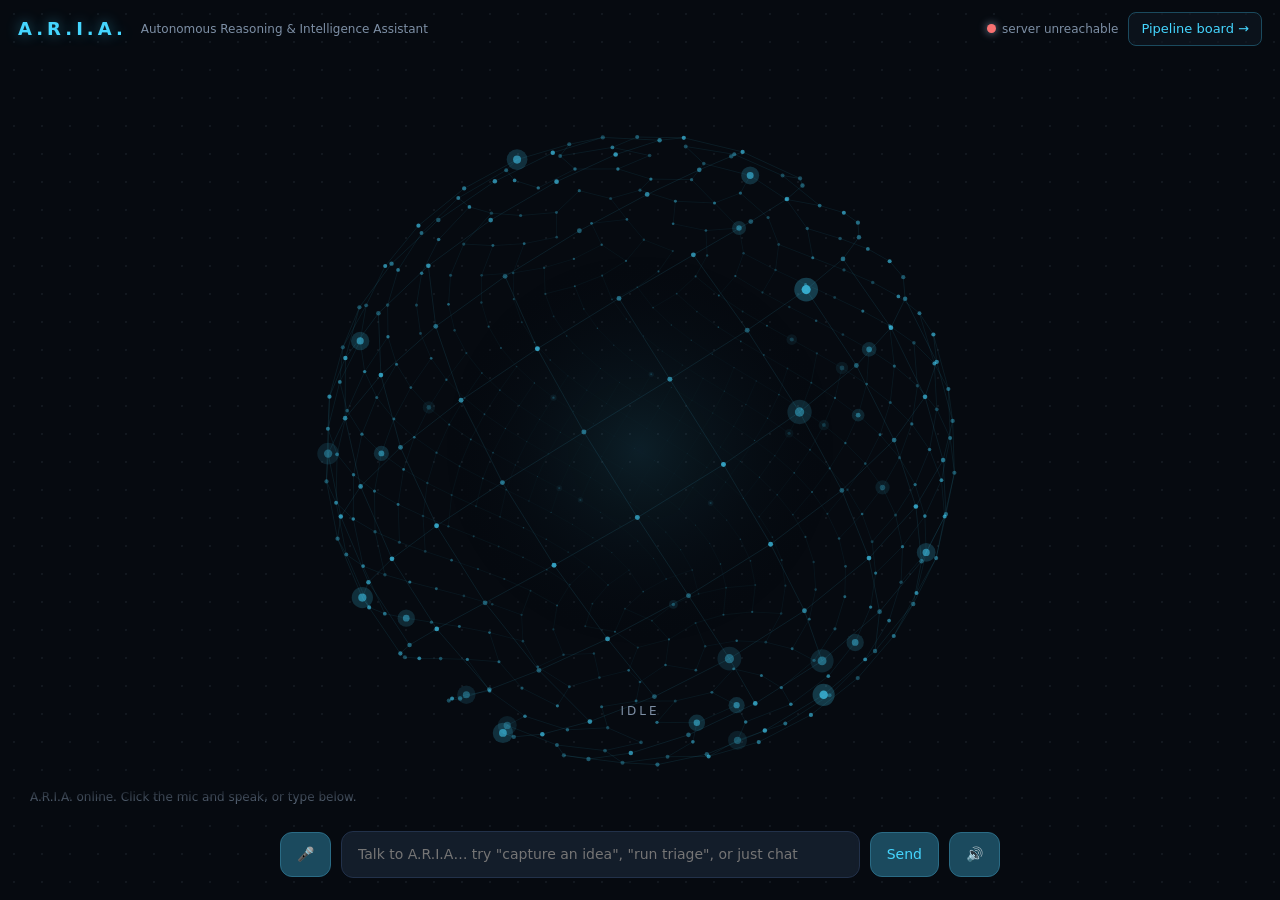
==== ui/index.html @ 9778bb29 "Add AI visualization screen with voice, desktop app mode, and Agent Skills The main page is now A.R." ====
<!DOCTYPE html>
<html lang="en">
<head>
<meta charset="utf-8">
<meta name="viewport" content="width=device-width, initial-scale=1">
<title>A.R.I.A.</title>
<link rel="icon" href="data:image/svg+xml,%3Csvg xmlns='http://www.w3.org/2000/svg' viewBox='0 0 16 16'%3E%3Ccircle cx='8' cy='8' r='6' fill='none' stroke='%2345d6ff' stroke-width='2'/%3E%3Ccircle cx='8' cy='8' r='2' fill='%2345d6ff'/%3E%3C/svg%3E">
<style>
  :root {
    --bg: #060a10; --panel: #101823; --card: #16202e; --line: #22314a;
    --text: #d7e2ee; --dim: #7d8fa5; --accent: #45d6ff; --accent-dim: #1b4a5e;
    --ok: #4ade80; --warn: #fbbf24; --err: #f87171;
    --mono: "JetBrains Mono", "Fira Code", ui-monospace, Menlo, Consolas, monospace;
  }
  * { box-sizing: border-box; margin: 0; }
  body { background: var(--bg); color: var(--text);
         font: 14px/1.5 system-ui, "Segoe UI", sans-serif;
         height: 100vh; overflow: hidden;
         background-image: radial-gradient(rgba(125,143,165,.10) 1px, transparent 1px);
         background-size: 28px 28px; }

  #orb { position: absolute; inset: 0; width: 100%; height: 100%; }

  #top {
    position: absolute; top: 0; left: 0; right: 0;
    display: flex; align-items: center; gap: 14px; padding: 12px 18px;
  }
  #top h1 { font-size: 18px; letter-spacing: 4px; color: var(--accent);
            text-shadow: 0 0 14px rgba(69,214,255,.45); font-weight: 600; }
  #top .sub { color: var(--dim); font-size: 12px; }
  #top .right { margin-left: auto; display: flex; align-items: center; gap: 10px; }
  #health { font-size: 12px; color: var(--dim);
            display: flex; align-items: center; gap: 6px; }
  .dot { width: 9px; height: 9px; border-radius: 50%; background: var(--err);
         box-shadow: 0 0 8px currentColor; }
  .dot.ok { background: var(--ok); }
  a.nav { color: var(--accent); font-size: 13px; text-decoration: none;
          border: 1px solid var(--accent-dim); border-radius: 8px;
          padding: 6px 12px; background: rgba(16,24,35,.6); }
  a.nav:hover { filter: brightness(1.3); }

  #state-label {
    position: absolute; top: 54%; left: 50%; transform: translateX(-50%);
    color: var(--dim); font-size: 12px; letter-spacing: 3px;
    text-transform: uppercase; pointer-events: none;
    padding-top: 24vh;
  }

  #transcript {
    position: absolute; left: 18px; bottom: 92px; width: min(430px, 40vw);
    max-height: 46vh; overflow-y: auto; display: flex;
    flex-direction: column; gap: 8px; mask-image: linear-gradient(
      to bottom, transparent, black 24px);
  }
  .msg { border-radius: 10px; padding: 8px 12px; font-size: 13px;
         background: rgba(16,24,35,.82); border: 1px solid var(--line);
         backdrop-filter: blur(3px); overflow-wrap: anywhere; }
  .msg.you  { border-color: #2a3a52; color: #b8c8da; }
  .msg.aria { border-color: var(--accent-dim); }
  .msg.aria b, .msg.you b { color: var(--accent); font-size: 11px;
                            letter-spacing: 1.5px; display: block; }
  .msg.you b { color: var(--dim); }
  .msg.sys { color: var(--dim); font-size: 12px; background: transparent;
             border: none; padding: 2px 12px; }

  #bar {
    position: absolute; left: 50%; bottom: 22px; transform: translateX(-50%);
    display: flex; gap: 10px; align-items: center; width: min(720px, 92vw);
  }
  #say {
    flex: 1; background: rgba(22,32,46,.9); color: var(--text);
    border: 1px solid var(--line); border-radius: 12px; padding: 12px 16px;
    font: inherit; outline: none; backdrop-filter: blur(3px);
  }
  #say:focus { border-color: var(--accent-dim); }
  button { background: var(--accent-dim); color: var(--accent);
           border: 1px solid #2a6b85; border-radius: 12px; padding: 11px 16px;
           font: inherit; cursor: pointer; }
  button:hover { filter: brightness(1.25); }
  button:disabled { opacity: .4; cursor: default; }
  #mic.on { background: #14532d; color: var(--ok); border-color: #1e7a42;
            box-shadow: 0 0 14px rgba(74,222,128,.35); }
  #mute.off { color: var(--dim); border-color: var(--line);
              background: var(--card); }
</style>
</head>
<body>
<canvas id="orb"></canvas>
<div id="state-label">idle</div>

<div id="top">
  <h1>A.R.I.A.</h1>
  <span class="sub">Autonomous Reasoning &amp; Intelligence Assistant</span>
  <div class="right">
    <span id="health"><span class="dot" id="dot"></span><span id="health-txt">checking…</span></span>
    <a class="nav" href="/board">Pipeline board →</a>
  </div>
</div>

<div id="transcript"></div>

<div id="bar">
  <button id="mic" title="hold a conversation — click to listen">🎤</button>
  <input id="say" placeholder='Talk to A.R.I.A… try "capture an idea", "run triage", or just chat' autocomplete="off">
  <button id="send">Send</button>
  <button id="mute" title="voice replies on/off">🔊</button>
</div>

<script>
const $ = s => document.querySelector(s);

/* ================================================= the orb
   A sphere of dots (fibonacci lattice) rotating in 3D, projected to 2D.
   State changes speed, colour, pulse and jitter:
     idle      slow cyan drift
     listening green, breathes with your mic level
     thinking  amber, fast swirl
     speaking  cyan, pulses with the voice                     */
const canvas = $('#orb'), ctx = canvas.getContext('2d');
let W, H; const DPR = Math.min(devicePixelRatio || 1, 2);
function resize() {
  W = canvas.clientWidth; H = canvas.clientHeight;
  canvas.width = W * DPR; canvas.height = H * DPR;
  ctx.setTransform(DPR, 0, 0, DPR, 0, 0);
}
addEventListener('resize', resize);

const N = 520, pts = [];
for (let i = 0; i < N; i++) {          // fibonacci sphere
  const y = 1 - (i / (N - 1)) * 2;
  const r = Math.sqrt(1 - y * y);
  const th = i * 2.399963229728653;    // golden angle
  pts.push({ x: Math.cos(th) * r, y, z: Math.sin(th) * r,
             tw: Math.random() * Math.PI * 2,
             hub: Math.random() < .06 });   // a few bright "hub" nodes
}
// wireframe: link each point to its near neighbours (like the reel's
// constellation sphere)
const links = [];
for (let i = 0; i < N; i++) {
  for (let j = i + 1; j < N; j++) {
    const dx = pts[i].x - pts[j].x, dy = pts[i].y - pts[j].y,
          dz = pts[i].z - pts[j].z;
    if (dx * dx + dy * dy + dz * dz < .026) links.push([i, j]);
  }
}

const STATES = {
  idle:      { speed: .12, color: [69, 214, 255],  pulse: .015, jitter: 0 },
  listening: { speed: .25, color: [74, 222, 128],  pulse: .05,  jitter: 0 },
  thinking:  { speed: .95, color: [251, 191, 36],  pulse: .03,  jitter: .012 },
  speaking:  { speed: .35, color: [69, 214, 255],  pulse: .09,  jitter: .004 },
};
let state = 'idle', micLevel = 0, cur = { ...STATES.idle };

function setState(s) {
  state = s in STATES ? s : 'idle';
  $('#state-label').textContent = state;
}

let a1 = 0, a2 = 0, t = 0;
function frame() {
  requestAnimationFrame(frame);
  const tgt = STATES[state];
  cur.speed += (tgt.speed - cur.speed) * .05;   // ease between states
  cur.pulse += (tgt.pulse - cur.pulse) * .08;
  cur.jitter += (tgt.jitter - cur.jitter) * .08;
  for (let i = 0; i < 3; i++)
    cur.color[i] += (tgt.color[i] - cur.color[i]) * .06;

  t += .016; a1 += .004 * (1 + cur.speed * 6); a2 += .0017 * (1 + cur.speed * 6);
  ctx.clearRect(0, 0, W, H);
  const cx = W / 2, cy = H / 2;
  const base = Math.min(W, H) * .27;
  const breathe = 1 + Math.sin(t * 2.1) * cur.pulse
                    + (state === 'listening' ? micLevel * .35 : 0);
  const R = base * breathe;
  const [cr, cg, cb] = cur.color.map(Math.round);

  const s1 = Math.sin(a1), c1 = Math.cos(a1), s2 = Math.sin(a2), c2 = Math.cos(a2);
  const proj = new Array(N);
  for (let i = 0; i < N; i++) {
    const p = pts[i];
    let x = p.x * c1 + p.z * s1, z = -p.x * s1 + p.z * c1, y = p.y;
    let y2 = y * c2 - z * s2;  z = y * s2 + z * c2;
    if (cur.jitter) {
      x += Math.sin(t * 13 + p.tw) * cur.jitter;
      y2 += Math.cos(t * 11 + p.tw) * cur.jitter;
    }
    const persp = 1.6 / (1.6 + z);            // z in [-1,1]
    proj[i] = { px: cx + x * R * persp, py: cy + y2 * R * persp,
                depth: (z + 1) / 2 };          // 0 near … 1 far
  }
  // wireframe lines first, then nodes on top
  ctx.lineWidth = .6;
  for (const [i, j] of links) {
    const a = proj[i], b = proj[j];
    const d = (a.depth + b.depth) / 2;
    ctx.strokeStyle = `rgba(${cr},${cg},${cb},${((1 - d) * .16 + .02).toFixed(3)})`;
    ctx.beginPath(); ctx.moveTo(a.px, a.py); ctx.lineTo(b.px, b.py); ctx.stroke();
  }
  for (let i = 0; i < N; i++) {
    const p = pts[i], q = proj[i];
    const twinkle = .75 + Math.sin(t * 3 + p.tw) * .25;
    const alpha = (0.14 + (1 - q.depth) * .6) * twinkle;
    const size = ((1 - q.depth) * 2.1 + .4) * (p.hub ? 1.9 : 1);
    if (p.hub) {  // glowing hub nodes, like the reel
      ctx.fillStyle = `rgba(${cr},${cg},${cb},${(alpha * .35).toFixed(3)})`;
      ctx.beginPath(); ctx.arc(q.px, q.py, size * 2.6, 0, 7); ctx.fill();
    }
    ctx.fillStyle = `rgba(${cr},${cg},${cb},${alpha.toFixed(3)})`;
    ctx.beginPath(); ctx.arc(q.px, q.py, size, 0, 7); ctx.fill();
  }
  // soft core glow
  const g = ctx.createRadialGradient(cx, cy, 0, cx, cy, R * .8);
  g.addColorStop(0, `rgba(${cr},${cg},${cb},.10)`);
  g.addColorStop(1, 'rgba(0,0,0,0)');
  ctx.fillStyle = g; ctx.fillRect(cx - R, cy - R, R * 2, R * 2);
}
resize(); frame();

/* ================================================= transcript */
const transcript = $('#transcript');
function line(cls, who, text) {
  const d = document.createElement('div');
  d.className = 'msg ' + cls;
  if (who) { const b = document.createElement('b'); b.textContent = who; d.appendChild(b); }
  d.appendChild(document.createTextNode(text));
  transcript.appendChild(d);
  while (transcript.children.length > 40) transcript.firstChild.remove();
  transcript.scrollTop = transcript.scrollHeight;
  return d;
}

/* ================================================= voice out */
let voiceOn = true, chosenVoice = null;
function pickVoice() {
  const vs = speechSynthesis.getVoices();
  chosenVoice = vs.find(v => /en/i.test(v.lang) && /female|aria|zira|samantha|karen/i.test(v.name))
             || vs.find(v => /^en/i.test(v.lang)) || vs[0] || null;
}
if ('speechSynthesis' in window) {
  pickVoice(); speechSynthesis.onvoiceschanged = pickVoice;
}
function speak(text, done) {
  if (!voiceOn || !('speechSynthesis' in window) || !text.trim()) { done?.(); return; }
  speechSynthesis.cancel();
  const u = new SpeechSynthesisUtterance(text);
  if (chosenVoice) u.voice = chosenVoice;
  u.rate = 1.04; u.pitch = 1.05;
  u.onstart = () => setState('speaking');
  u.onend = u.onerror = () => { if (state === 'speaking') setState('idle'); done?.(); };
  speechSynthesis.speak(u);
}
$('#mute').onclick = () => {
  voiceOn = !voiceOn;
  $('#mute').textContent = voiceOn ? '🔊' : '🔇';
  $('#mute').classList.toggle('off', !voiceOn);
  if (!voiceOn) speechSynthesis?.cancel();
};

/* ================================================= voice in */
const SR = window.SpeechRecognition || window.webkitSpeechRecognition;
let rec = null, listening = false, audioCtx = null;
async function micMeter() {  // orb breathes with your voice
  try {
    const stream = await navigator.mediaDevices.getUserMedia({ audio: true });
    audioCtx = new AudioContext();
    const src = audioCtx.createMediaStreamSource(stream);
    const an = audioCtx.createAnalyser(); an.fftSize = 256;
    src.connect(an);
    const buf = new Uint8Array(an.frequencyBinCount);
    (function loop() {
      if (!listening) { stream.getTracks().forEach(t => t.stop()); return; }
      an.getByteFrequencyData(buf);
      micLevel = buf.reduce((a, b) => a + b, 0) / buf.length / 255;
      requestAnimationFrame(loop);
    })();
  } catch { /* no meter, orb still works */ }
}
if (SR) {
  rec = new SR();
  rec.lang = navigator.language || 'en-GB';
  rec.interimResults = true;
  let interim = null;
  rec.onresult = e => {
    let final = '', part = '';
    for (const r of e.results) (r.isFinal ? final += r[0].transcript : part += r[0].transcript);
    if (part) { if (!interim) interim = line('sys', '', ''); interim.textContent = '… ' + part; }
    if (final) { interim?.remove(); interim = null; stopListening(); submit(final.trim()); }
  };
  rec.onend = () => { if (listening) stopListening(); };
  rec.onerror = ev => {
    stopListening();
    line('sys', '', 'mic: ' + ev.error + (ev.error === 'not-allowed'
      ? ' — allow microphone access and try again' : ''));
  };
} else {
  $('#mic').disabled = true;
  $('#mic').title = 'speech recognition not available in this browser — type instead';
}
function startListening() {
  if (!rec || listening) return;
  listening = true; setState('listening');
  $('#mic').classList.add('on');
  micMeter(); try { rec.start(); } catch {}
}
function stopListening() {
  listening = false; micLevel = 0;
  $('#mic').classList.remove('on');
  if (state === 'listening') setState('idle');
  try { rec.stop(); } catch {}
}
$('#mic').onclick = () => listening ? stopListening() : startListening();

/* ================================================= chat */
const history = [];
let busy = false;

async function submit(text) {
  if (!text || busy) return;
  busy = true; $('#send').disabled = true;
  line('you', 'YOU', text);
  history.push({ role: 'user', content: text });
  setState('thinking');
  let reply = '';
  const el = line('aria', 'A.R.I.A.', '');
  try {
    const resp = await fetch('/api/chat', {
      method: 'POST',
      body: JSON.stringify({ messages: history.slice(-16) })
    });
    const reader = resp.body.getReader();
    const dec = new TextDecoder();
    let buf = '';
    while (true) {
      const { done, value } = await reader.read();
      if (done) break;
      buf += dec.decode(value, { stream: true });
      let idx;
      while ((idx = buf.indexOf('\n\n')) >= 0) {
        const chunk = buf.slice(0, idx); buf = buf.slice(idx + 2);
        if (!chunk.startsWith('data: ')) continue;
        const ev = JSON.parse(chunk.slice(6));
        if (ev.event === 'token') {
          reply += ev.text;
          el.lastChild.textContent = reply;
          transcript.scrollTop = transcript.scrollHeight;
        } else if (ev.event === 'action') {
          reply = ev.say || reply;
          el.lastChild.textContent = reply;
          runAction(ev);
        } else if (ev.event === 'error') {
          el.lastChild.textContent = reply = '⚠ ' + ev.log;
        }
      }
    }
  } catch (e) {
    el.lastChild.textContent = reply = '⚠ can\'t reach A.R.I.A. — is the server running?';
  }
  history.push({ role: 'assistant', content: reply });
  setState('idle');
  speak(reply);
  busy = false; $('#send').disabled = false;
}

function runAction(ev) {
  // pipeline stages stream on the board page in full detail; here the orb
  // just shows working state and reports the outcome
  if (!['triage', 'develop', 'auto'].includes(ev.action)) return;
  const qs = new URLSearchParams({ stage: ev.action });
  if (ev.file) qs.set('file', ev.file);
  setState('thinking');
  const es = new EventSource('/api/run?' + qs);
  const sys = line('sys', '', '→ running ' + ev.action + '…');
  es.onmessage = m => {
    const e2 = JSON.parse(m.data);
    if (e2.event === 'moved' || e2.event === 'file_written')
      line('sys', '', '→ ' + e2.to);
    if (e2.event === 'done') {
      es.close(); setState('idle');
      sys.textContent = '✓ ' + ev.action + ' finished — see the board for details';
      speak(ev.action + ' finished.');
    }
  };
  es.onerror = () => { es.close(); setState('idle');
                       sys.textContent = '⚠ ' + ev.action + ' stream ended'; };
}

$('#send').onclick = () => { const v = $('#say').value.trim(); $('#say').value = ''; submit(v); };
$('#say').addEventListener('keydown', e => {
  if (e.key === 'Enter') { const v = $('#say').value.trim(); $('#say').value = ''; submit(v); }
});

/* ================================================= health */
async function health() {
  try {
    const h = await (await fetch('/api/health')).json();
    $('#dot').className = 'dot' + (h.ok ? ' ok' : '');
    $('#health-txt').textContent = h.ok ? `ollama · ${h.model}`
      : (h.server ? `model ${h.model} missing` : 'ollama unreachable');
  } catch { $('#health-txt').textContent = 'server unreachable'; }
}
health(); setInterval(health, 15000);

line('sys', '', 'A.R.I.A. online. Click the mic and speak, or type below.');
</script>
</body>
</html>
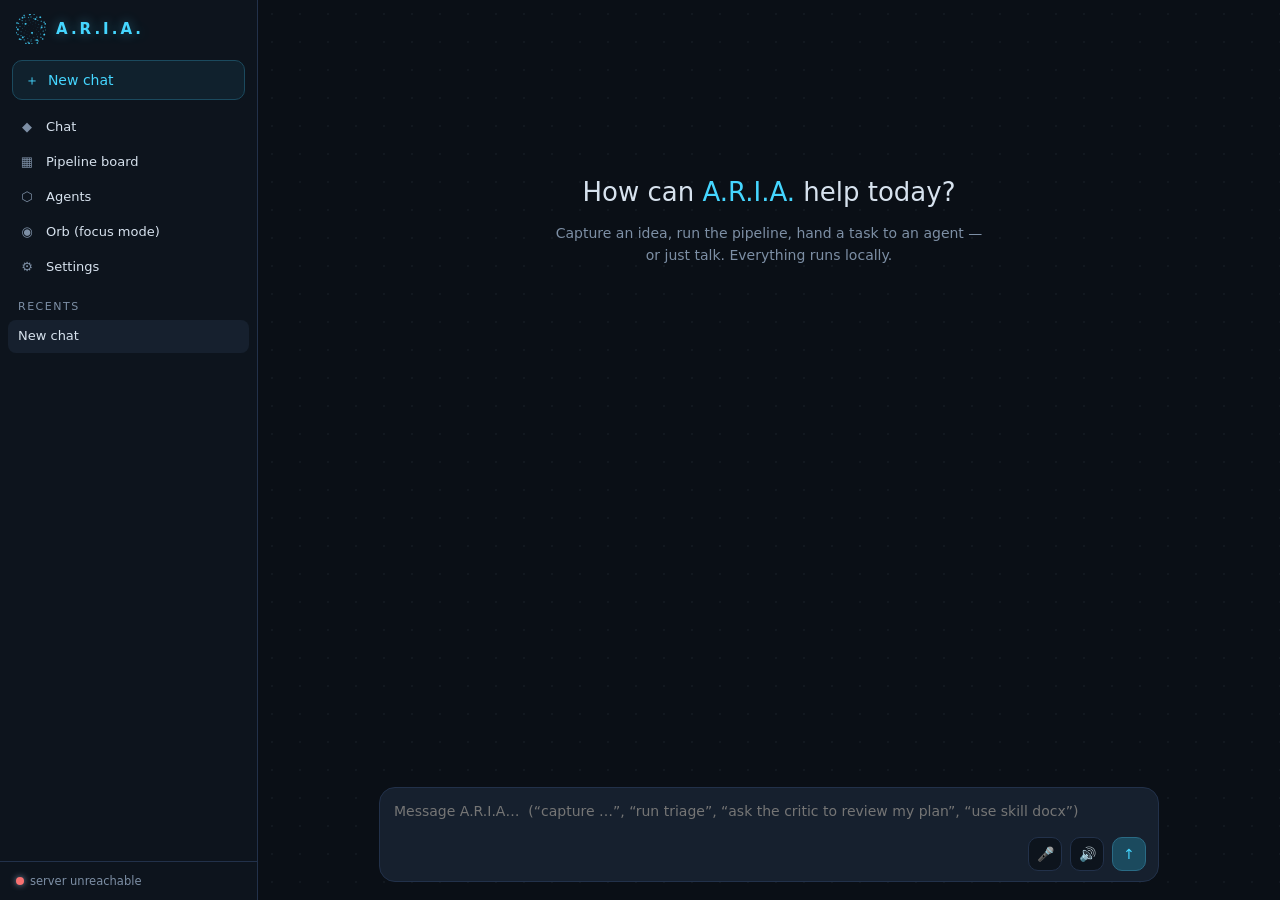
==== commit ee89483f: "Restructure as a Claude-style app with agents, tiers, and always-on mode App shell: the main page no" ====
--- a/ui/index.html
+++ b/ui/index.html
@@ -7,277 +7,341 @@
 <link rel="icon" href="data:image/svg+xml,%3Csvg xmlns='http://www.w3.org/2000/svg' viewBox='0 0 16 16'%3E%3Ccircle cx='8' cy='8' r='6' fill='none' stroke='%2345d6ff' stroke-width='2'/%3E%3Ccircle cx='8' cy='8' r='2' fill='%2345d6ff'/%3E%3C/svg%3E">
 <style>
   :root {
-    --bg: #060a10; --panel: #101823; --card: #16202e; --line: #22314a;
+    --bg: #0a0f16; --panel: #0d141d; --card: #16202e; --line: #22314a;
     --text: #d7e2ee; --dim: #7d8fa5; --accent: #45d6ff; --accent-dim: #1b4a5e;
     --ok: #4ade80; --warn: #fbbf24; --err: #f87171;
     --mono: "JetBrains Mono", "Fira Code", ui-monospace, Menlo, Consolas, monospace;
   }
   * { box-sizing: border-box; margin: 0; }
   body { background: var(--bg); color: var(--text);
-         font: 14px/1.5 system-ui, "Segoe UI", sans-serif;
-         height: 100vh; overflow: hidden;
-         background-image: radial-gradient(rgba(125,143,165,.10) 1px, transparent 1px);
-         background-size: 28px 28px; }
-
-  #orb { position: absolute; inset: 0; width: 100%; height: 100%; }
-
-  #top {
-    position: absolute; top: 0; left: 0; right: 0;
-    display: flex; align-items: center; gap: 14px; padding: 12px 18px;
-  }
-  #top h1 { font-size: 18px; letter-spacing: 4px; color: var(--accent);
-            text-shadow: 0 0 14px rgba(69,214,255,.45); font-weight: 600; }
-  #top .sub { color: var(--dim); font-size: 12px; }
-  #top .right { margin-left: auto; display: flex; align-items: center; gap: 10px; }
-  #health { font-size: 12px; color: var(--dim);
-            display: flex; align-items: center; gap: 6px; }
-  .dot { width: 9px; height: 9px; border-radius: 50%; background: var(--err);
-         box-shadow: 0 0 8px currentColor; }
+         font: 14px/1.6 system-ui, "Segoe UI", sans-serif;
+         height: 100vh; display: flex; overflow: hidden; }
+  button { background: none; border: none; color: inherit; font: inherit;
+           cursor: pointer; }
+
+  /* ---------------- sidebar ---------------- */
+  #side { width: 258px; flex: none; background: var(--panel);
+          border-right: 1px solid var(--line); display: flex;
+          flex-direction: column; }
+  #brand { display: flex; align-items: center; gap: 10px; padding: 14px 16px; }
+  #brand canvas { width: 30px; height: 30px; }
+  #brand h1 { font-size: 15px; letter-spacing: 3px; color: var(--accent);
+              text-shadow: 0 0 12px rgba(69,214,255,.4); }
+  #new-chat { margin: 2px 12px 10px; padding: 8px 12px; border-radius: 10px;
+              border: 1px solid var(--accent-dim); color: var(--accent);
+              background: rgba(27,74,94,.25); text-align: left; }
+  #new-chat:hover { background: rgba(27,74,94,.5); }
+  nav { padding: 0 8px; }
+  nav a, nav button.navlink {
+    display: flex; gap: 10px; align-items: center; width: 100%;
+    padding: 7px 10px; border-radius: 8px; color: var(--text);
+    text-decoration: none; font-size: 13px; }
+  nav a:hover, nav button.navlink:hover { background: var(--card); }
+  nav .ico { width: 18px; text-align: center; color: var(--dim); }
+  #recents-h { padding: 14px 18px 4px; font-size: 11px; letter-spacing: 1.5px;
+               text-transform: uppercase; color: var(--dim); }
+  #recents { flex: 1; overflow-y: auto; padding: 0 8px 8px; }
+  .recent { display: flex; width: 100%; padding: 6px 10px; border-radius: 8px;
+            font-size: 13px; color: var(--dim); text-align: left; gap: 6px; }
+  .recent:hover { background: var(--card); color: var(--text); }
+  .recent.active { background: var(--card); color: var(--text); }
+  .recent span { overflow: hidden; text-overflow: ellipsis;
+                 white-space: nowrap; flex: 1; }
+  .recent .del { opacity: 0; color: var(--dim); }
+  .recent:hover .del { opacity: 1; }
+  #side-foot { padding: 10px 16px; border-top: 1px solid var(--line);
+               font-size: 11.5px; color: var(--dim); }
+  .dot { display: inline-block; width: 8px; height: 8px; border-radius: 50%;
+         background: var(--err); box-shadow: 0 0 6px currentColor;
+         margin-right: 6px; }
   .dot.ok { background: var(--ok); }
-  a.nav { color: var(--accent); font-size: 13px; text-decoration: none;
-          border: 1px solid var(--accent-dim); border-radius: 8px;
-          padding: 6px 12px; background: rgba(16,24,35,.6); }
-  a.nav:hover { filter: brightness(1.3); }
-
-  #state-label {
-    position: absolute; top: 54%; left: 50%; transform: translateX(-50%);
-    color: var(--dim); font-size: 12px; letter-spacing: 3px;
-    text-transform: uppercase; pointer-events: none;
-    padding-top: 24vh;
-  }
-
-  #transcript {
-    position: absolute; left: 18px; bottom: 92px; width: min(430px, 40vw);
-    max-height: 46vh; overflow-y: auto; display: flex;
-    flex-direction: column; gap: 8px; mask-image: linear-gradient(
-      to bottom, transparent, black 24px);
-  }
-  .msg { border-radius: 10px; padding: 8px 12px; font-size: 13px;
-         background: rgba(16,24,35,.82); border: 1px solid var(--line);
-         backdrop-filter: blur(3px); overflow-wrap: anywhere; }
-  .msg.you  { border-color: #2a3a52; color: #b8c8da; }
-  .msg.aria { border-color: var(--accent-dim); }
-  .msg.aria b, .msg.you b { color: var(--accent); font-size: 11px;
-                            letter-spacing: 1.5px; display: block; }
-  .msg.you b { color: var(--dim); }
-  .msg.sys { color: var(--dim); font-size: 12px; background: transparent;
-             border: none; padding: 2px 12px; }
-
-  #bar {
-    position: absolute; left: 50%; bottom: 22px; transform: translateX(-50%);
-    display: flex; gap: 10px; align-items: center; width: min(720px, 92vw);
-  }
-  #say {
-    flex: 1; background: rgba(22,32,46,.9); color: var(--text);
-    border: 1px solid var(--line); border-radius: 12px; padding: 12px 16px;
-    font: inherit; outline: none; backdrop-filter: blur(3px);
-  }
-  #say:focus { border-color: var(--accent-dim); }
-  button { background: var(--accent-dim); color: var(--accent);
-           border: 1px solid #2a6b85; border-radius: 12px; padding: 11px 16px;
-           font: inherit; cursor: pointer; }
-  button:hover { filter: brightness(1.25); }
-  button:disabled { opacity: .4; cursor: default; }
-  #mic.on { background: #14532d; color: var(--ok); border-color: #1e7a42;
-            box-shadow: 0 0 14px rgba(74,222,128,.35); }
-  #mute.off { color: var(--dim); border-color: var(--line);
-              background: var(--card); }
+
+  /* ---------------- main ---------------- */
+  #main { flex: 1; display: flex; flex-direction: column; min-width: 0;
+          background-image: radial-gradient(rgba(125,143,165,.07) 1px, transparent 1px);
+          background-size: 28px 28px; }
+  #thread { flex: 1; overflow-y: auto; }
+  #col { max-width: 780px; margin: 0 auto; padding: 28px 24px 12px; }
+  #greet { text-align: center; margin-top: 16vh; color: var(--dim); }
+  #greet .big { font-size: 26px; color: var(--text); margin-bottom: 8px; }
+  #greet .big em { color: var(--accent); font-style: normal; }
+  .turn { margin-bottom: 20px; }
+  .turn.you { display: flex; justify-content: flex-end; }
+  .turn.you .bubble { background: var(--card); border: 1px solid var(--line);
+                      border-radius: 14px; padding: 10px 14px;
+                      max-width: 82%; white-space: pre-wrap;
+                      overflow-wrap: anywhere; }
+  .turn.aria .who { font-size: 11px; letter-spacing: 2px; color: var(--accent);
+                    margin-bottom: 4px; }
+  .turn.aria .body { white-space: pre-wrap; overflow-wrap: anywhere; }
+  .turn.sys { color: var(--dim); font-size: 12.5px;
+              font-family: var(--mono); }
+  .agentcard { border: 1px solid var(--accent-dim); border-radius: 10px;
+               background: rgba(14,26,36,.7); padding: 10px 14px;
+               margin-top: 6px; }
+  .agentcard .ah { font-size: 11px; letter-spacing: 2px; color: var(--warn);
+                   margin-bottom: 4px; }
+  .agentcard pre { white-space: pre-wrap; overflow-wrap: anywhere;
+                   font-family: inherit; font-size: 13.5px; }
+
+  /* ---------------- composer ---------------- */
+  #composer { flex: none; padding: 10px 24px 18px; }
+  #box { max-width: 780px; margin: 0 auto; background: var(--card);
+         border: 1px solid var(--line); border-radius: 16px;
+         padding: 10px 12px; }
+  #box:focus-within { border-color: var(--accent-dim); }
+  #chips { display: flex; gap: 6px; }
+  .chip { font-size: 11px; color: var(--warn); border: 1px solid #57430e;
+          padding: 1px 8px; border-radius: 99px; margin-bottom: 6px; }
+  #say { width: 100%; background: none; border: none; outline: none;
+         color: var(--text); font: inherit; resize: none; max-height: 160px; }
+  #box-row { display: flex; align-items: center; gap: 8px; margin-top: 6px; }
+  #box-row .hint { flex: 1; font-size: 11px; color: var(--dim); }
+  .iconbtn { width: 34px; height: 34px; border-radius: 10px;
+             border: 1px solid var(--line); color: var(--dim);
+             background: var(--panel); }
+  .iconbtn:hover { color: var(--accent); border-color: var(--accent-dim); }
+  #mic.on { color: var(--ok); border-color: #1e7a42;
+            box-shadow: 0 0 12px rgba(74,222,128,.3); }
+  #send { background: var(--accent-dim); color: var(--accent);
+          border: 1px solid #2a6b85; }
+  #send:disabled { opacity: .4; }
+
+  /* ---------------- settings modal ---------------- */
+  .overlay { position: fixed; inset: 0; background: rgba(4,8,14,.8);
+             display: none; align-items: center; justify-content: center; }
+  .overlay.open { display: flex; }
+  .overlay .boxm { background: var(--panel); border: 1px solid var(--line);
+                   border-radius: 14px; width: min(560px, 92vw);
+                   max-height: 86vh; overflow-y: auto; padding: 18px 20px; }
+  .boxm h3 { color: var(--accent); font-size: 14px; letter-spacing: 1px;
+             margin-bottom: 14px; }
+  .boxm label { display: block; font-size: 12px; color: var(--dim);
+                margin: 12px 0 4px; }
+  .boxm input[type=text] { width: 100%; background: var(--card);
+      border: 1px solid var(--line); border-radius: 8px; color: var(--text);
+      font: inherit; padding: 8px 10px; outline: none; }
+  .boxm input[type=text]:focus { border-color: var(--accent-dim); }
+  .boxm .row { display: flex; gap: 10px; align-items: center; }
+  .boxm .note { font-size: 11.5px; color: var(--dim); margin-top: 4px; }
+  .boxm .foot { display: flex; justify-content: flex-end; gap: 8px;
+                margin-top: 18px; }
+  .boxm .foot button { padding: 8px 14px; border-radius: 10px;
+      border: 1px solid var(--line); color: var(--dim); }
+  .boxm .foot .primary { background: var(--accent-dim); color: var(--accent);
+      border-color: #2a6b85; }
 </style>
 </head>
 <body>
-<canvas id="orb"></canvas>
-<div id="state-label">idle</div>
-
-<div id="top">
-  <h1>A.R.I.A.</h1>
-  <span class="sub">Autonomous Reasoning &amp; Intelligence Assistant</span>
-  <div class="right">
-    <span id="health"><span class="dot" id="dot"></span><span id="health-txt">checking…</span></span>
-    <a class="nav" href="/board">Pipeline board →</a>
+
+<aside id="side">
+  <div id="brand"><canvas id="avatar" width="60" height="60"></canvas>
+    <h1>A.R.I.A.</h1></div>
+  <button id="new-chat">＋ &nbsp;New chat</button>
+  <nav>
+    <a href="/"        ><span class="ico">◆</span> Chat</a>
+    <a href="/board"   ><span class="ico">▦</span> Pipeline board</a>
+    <a href="/agents"  ><span class="ico">⬡</span> Agents</a>
+    <a href="/orb"     ><span class="ico">◉</span> Orb (focus mode)</a>
+    <button class="navlink" id="open-settings"><span class="ico">⚙</span> Settings</button>
+  </nav>
+  <div id="recents-h">Recents</div>
+  <div id="recents"></div>
+  <div id="side-foot"><span class="dot" id="dot"></span><span id="health-txt">checking…</span></div>
+</aside>
+
+<main id="main">
+  <div id="thread"><div id="col">
+    <div id="greet">
+      <div class="big">How can <em>A.R.I.A.</em> help today?</div>
+      <div>Capture an idea, run the pipeline, hand a task to an agent —<br>
+      or just talk. Everything runs locally.</div>
+    </div>
+  </div></div>
+  <div id="composer"><div id="box">
+    <div id="chips"></div>
+    <textarea id="say" rows="1"
+      placeholder="Message A.R.I.A…  (“capture …”, “run triage”, “ask the critic to review my plan”, “use skill docx”)"></textarea>
+    <div id="box-row">
+      <span class="hint" id="hint"></span>
+      <button class="iconbtn" id="mic" title="voice input">🎤</button>
+      <button class="iconbtn" id="mute" title="voice replies on/off">🔊</button>
+      <button class="iconbtn" id="send" title="send">↑</button>
+    </div>
+  </div></div>
+</main>
+
+<div class="overlay" id="settings"><div class="boxm">
+  <h3>Settings</h3>
+  <label>Obsidian vault path <span style="color:#46587288">(enables → Obsidian export)</span></label>
+  <input type="text" id="set-vault" placeholder="/home/you/Documents/SecondBrain">
+  <label>Model tiers <span style="color:#46587288">(backend/model — backends: ollama, llamacpp)</span></label>
+  <div class="row"><span style="width:52px;color:var(--dim);font-size:12px">fast</span><input type="text" id="set-fast"></div>
+  <div class="row" style="margin-top:6px"><span style="width:52px;color:var(--dim);font-size:12px">smart</span><input type="text" id="set-smart"></div>
+  <div class="row" style="margin-top:6px"><span style="width:52px;color:var(--dim);font-size:12px">deep</span><input type="text" id="set-deep"></div>
+  <div class="note">Upgrade path: <code>ollama pull qwen3:30b</code> → smart: <code>ollama/qwen3:30b</code>;
+  <code>ollama pull gpt-oss:120b</code> → deep: <code>ollama/gpt-oss:120b</code>.
+  For Vulkan speed see <code>bin/aria-llama</code>.</div>
+  <label>Auto-pipeline <span style="color:#46587288">(triage + develop on every capture)</span></label>
+  <div class="row"><input type="checkbox" id="set-auto"> <span class="note" style="margin:0">idea in → proposed plan out, hands-free</span></div>
+  <div class="foot">
+    <button id="set-cancel">Cancel</button>
+    <button class="primary" id="set-save">Save</button>
   </div>
-</div>
-
-<div id="transcript"></div>
-
-<div id="bar">
-  <button id="mic" title="hold a conversation — click to listen">🎤</button>
-  <input id="say" placeholder='Talk to A.R.I.A… try "capture an idea", "run triage", or just chat' autocomplete="off">
-  <button id="send">Send</button>
-  <button id="mute" title="voice replies on/off">🔊</button>
-</div>
+</div></div>
 
 <script>
 const $ = s => document.querySelector(s);
 
-/* ================================================= the orb
-   A sphere of dots (fibonacci lattice) rotating in 3D, projected to 2D.
-   State changes speed, colour, pulse and jitter:
-     idle      slow cyan drift
-     listening green, breathes with your mic level
-     thinking  amber, fast swirl
-     speaking  cyan, pulses with the voice                     */
-const canvas = $('#orb'), ctx = canvas.getContext('2d');
-let W, H; const DPR = Math.min(devicePixelRatio || 1, 2);
-function resize() {
-  W = canvas.clientWidth; H = canvas.clientHeight;
-  canvas.width = W * DPR; canvas.height = H * DPR;
-  ctx.setTransform(DPR, 0, 0, DPR, 0, 0);
-}
-addEventListener('resize', resize);
-
-const N = 520, pts = [];
-for (let i = 0; i < N; i++) {          // fibonacci sphere
-  const y = 1 - (i / (N - 1)) * 2;
-  const r = Math.sqrt(1 - y * y);
-  const th = i * 2.399963229728653;    // golden angle
-  pts.push({ x: Math.cos(th) * r, y, z: Math.sin(th) * r,
-             tw: Math.random() * Math.PI * 2,
-             hub: Math.random() < .06 });   // a few bright "hub" nodes
-}
-// wireframe: link each point to its near neighbours (like the reel's
-// constellation sphere)
-const links = [];
-for (let i = 0; i < N; i++) {
-  for (let j = i + 1; j < N; j++) {
-    const dx = pts[i].x - pts[j].x, dy = pts[i].y - pts[j].y,
-          dz = pts[i].z - pts[j].z;
-    if (dx * dx + dy * dy + dz * dz < .026) links.push([i, j]);
-  }
-}
-
-const STATES = {
-  idle:      { speed: .12, color: [69, 214, 255],  pulse: .015, jitter: 0 },
-  listening: { speed: .25, color: [74, 222, 128],  pulse: .05,  jitter: 0 },
-  thinking:  { speed: .95, color: [251, 191, 36],  pulse: .03,  jitter: .012 },
-  speaking:  { speed: .35, color: [69, 214, 255],  pulse: .09,  jitter: .004 },
-};
-let state = 'idle', micLevel = 0, cur = { ...STATES.idle };
-
-function setState(s) {
-  state = s in STATES ? s : 'idle';
-  $('#state-label').textContent = state;
-}
-
-let a1 = 0, a2 = 0, t = 0;
-function frame() {
-  requestAnimationFrame(frame);
-  const tgt = STATES[state];
-  cur.speed += (tgt.speed - cur.speed) * .05;   // ease between states
-  cur.pulse += (tgt.pulse - cur.pulse) * .08;
-  cur.jitter += (tgt.jitter - cur.jitter) * .08;
-  for (let i = 0; i < 3; i++)
-    cur.color[i] += (tgt.color[i] - cur.color[i]) * .06;
-
-  t += .016; a1 += .004 * (1 + cur.speed * 6); a2 += .0017 * (1 + cur.speed * 6);
-  ctx.clearRect(0, 0, W, H);
-  const cx = W / 2, cy = H / 2;
-  const base = Math.min(W, H) * .27;
-  const breathe = 1 + Math.sin(t * 2.1) * cur.pulse
-                    + (state === 'listening' ? micLevel * .35 : 0);
-  const R = base * breathe;
-  const [cr, cg, cb] = cur.color.map(Math.round);
-
-  const s1 = Math.sin(a1), c1 = Math.cos(a1), s2 = Math.sin(a2), c2 = Math.cos(a2);
-  const proj = new Array(N);
-  for (let i = 0; i < N; i++) {
-    const p = pts[i];
-    let x = p.x * c1 + p.z * s1, z = -p.x * s1 + p.z * c1, y = p.y;
-    let y2 = y * c2 - z * s2;  z = y * s2 + z * c2;
-    if (cur.jitter) {
-      x += Math.sin(t * 13 + p.tw) * cur.jitter;
-      y2 += Math.cos(t * 11 + p.tw) * cur.jitter;
-    }
-    const persp = 1.6 / (1.6 + z);            // z in [-1,1]
-    proj[i] = { px: cx + x * R * persp, py: cy + y2 * R * persp,
-                depth: (z + 1) / 2 };          // 0 near … 1 far
-  }
-  // wireframe lines first, then nodes on top
-  ctx.lineWidth = .6;
-  for (const [i, j] of links) {
-    const a = proj[i], b = proj[j];
-    const d = (a.depth + b.depth) / 2;
-    ctx.strokeStyle = `rgba(${cr},${cg},${cb},${((1 - d) * .16 + .02).toFixed(3)})`;
-    ctx.beginPath(); ctx.moveTo(a.px, a.py); ctx.lineTo(b.px, b.py); ctx.stroke();
-  }
-  for (let i = 0; i < N; i++) {
-    const p = pts[i], q = proj[i];
-    const twinkle = .75 + Math.sin(t * 3 + p.tw) * .25;
-    const alpha = (0.14 + (1 - q.depth) * .6) * twinkle;
-    const size = ((1 - q.depth) * 2.1 + .4) * (p.hub ? 1.9 : 1);
-    if (p.hub) {  // glowing hub nodes, like the reel
-      ctx.fillStyle = `rgba(${cr},${cg},${cb},${(alpha * .35).toFixed(3)})`;
-      ctx.beginPath(); ctx.arc(q.px, q.py, size * 2.6, 0, 7); ctx.fill();
-    }
-    ctx.fillStyle = `rgba(${cr},${cg},${cb},${alpha.toFixed(3)})`;
-    ctx.beginPath(); ctx.arc(q.px, q.py, size, 0, 7); ctx.fill();
-  }
-  // soft core glow
-  const g = ctx.createRadialGradient(cx, cy, 0, cx, cy, R * .8);
-  g.addColorStop(0, `rgba(${cr},${cg},${cb},.10)`);
-  g.addColorStop(1, 'rgba(0,0,0,0)');
-  ctx.fillStyle = g; ctx.fillRect(cx - R, cy - R, R * 2, R * 2);
-}
-resize(); frame();
-
-/* ================================================= transcript */
-const transcript = $('#transcript');
-function line(cls, who, text) {
-  const d = document.createElement('div');
-  d.className = 'msg ' + cls;
-  if (who) { const b = document.createElement('b'); b.textContent = who; d.appendChild(b); }
-  d.appendChild(document.createTextNode(text));
-  transcript.appendChild(d);
-  while (transcript.children.length > 40) transcript.firstChild.remove();
-  transcript.scrollTop = transcript.scrollHeight;
+/* ============================== mini orb avatar */
+const av = $('#avatar'), actx = av.getContext('2d');
+const AP = []; const AN = 90;
+for (let i = 0; i < AN; i++) {
+  const y = 1 - (i / (AN - 1)) * 2, r = Math.sqrt(1 - y * y),
+        th = i * 2.399963229728653;
+  AP.push({ x: Math.cos(th) * r, y, z: Math.sin(th) * r });
+}
+const ACOLORS = { idle: [69,214,255], listening: [74,222,128],
+                  thinking: [251,191,36], speaking: [69,214,255] };
+let state = 'idle', acur = [69,214,255], aa = 0;
+function setState(s) { state = s in ACOLORS ? s : 'idle'; }
+(function aframe() {
+  requestAnimationFrame(aframe);
+  const tgt = ACOLORS[state];
+  for (let i = 0; i < 3; i++) acur[i] += (tgt[i] - acur[i]) * .08;
+  aa += state === 'thinking' ? .06 : state === 'speaking' ? .035 : .012;
+  actx.clearRect(0, 0, 60, 60);
+  const [r, g, b] = acur.map(Math.round);
+  for (const p of AP) {
+    const x = p.x * Math.cos(aa) + p.z * Math.sin(aa);
+    const z = -p.x * Math.sin(aa) + p.z * Math.cos(aa);
+    const persp = 1.6 / (1.6 + z);
+    const alpha = .25 + (1 - (z + 1) / 2) * .65;
+    actx.fillStyle = `rgba(${r},${g},${b},${alpha})`;
+    actx.beginPath();
+    actx.arc(30 + x * 24 * persp, 30 + p.y * 24 * persp,
+             (1 - (z + 1) / 2) * 1.6 + .4, 0, 7);
+    actx.fill();
+  }
+})();
+
+/* ============================== chats (localStorage) */
+let chats = [], current = null;
+try { chats = JSON.parse(localStorage.getItem('aria_chats') || '[]'); } catch {}
+function saveChats() {
+  try { localStorage.setItem('aria_chats', JSON.stringify(chats.slice(0, 30))); }
+  catch {}
+}
+function newChat() {
+  current = { id: Date.now().toString(36), title: 'New chat',
+              messages: [], skill: null };
+  chats.unshift(current); saveChats(); render(); renderRecents();
+}
+function openChat(id) {
+  const c = chats.find(c => c.id === id);
+  if (c) { current = c; render(); renderRecents(); updateChips(); }
+}
+function renderRecents() {
+  const el = $('#recents'); el.replaceChildren();
+  for (const c of chats) {
+    const b = document.createElement('button');
+    b.className = 'recent' + (current && c.id === current.id ? ' active' : '');
+    const s = document.createElement('span'); s.textContent = c.title;
+    const d = document.createElement('span'); d.className = 'del';
+    d.textContent = '✕';
+    d.onclick = e => { e.stopPropagation();
+      chats = chats.filter(x => x.id !== c.id); saveChats();
+      if (current && current.id === c.id) newChat(); else renderRecents(); };
+    b.append(s, d); b.onclick = () => openChat(c.id);
+    el.appendChild(b);
+  }
+}
+$('#new-chat').onclick = newChat;
+
+/* ============================== thread rendering */
+const col = $('#col'), thread = $('#thread');
+function scrollEnd() { thread.scrollTop = thread.scrollHeight; }
+function el(tag, cls, text) {
+  const d = document.createElement(tag); d.className = cls || '';
+  if (text) d.textContent = text; return d;
+}
+function addYou(text) {
+  $('#greet')?.remove();
+  const t = el('div', 'turn you'); t.appendChild(el('div', 'bubble', text));
+  col.appendChild(t); scrollEnd();
+}
+function addAria() {
+  $('#greet')?.remove();
+  const t = el('div', 'turn aria');
+  t.appendChild(el('div', 'who', 'A.R.I.A.'));
+  const b = el('div', 'body'); t.appendChild(b);
+  col.appendChild(t); scrollEnd(); return b;
+}
+function addSys(text) {
+  $('#greet')?.remove();
+  const d = el('div', 'turn sys', text); col.appendChild(d); scrollEnd();
   return d;
 }
-
-/* ================================================= voice out */
+function addAgentCard(name) {
+  $('#greet')?.remove();
+  const c = el('div', 'agentcard');
+  c.appendChild(el('div', 'ah', '⬡ ' + name + ' — working'));
+  const p = el('pre'); c.appendChild(p);
+  col.appendChild(c); scrollEnd(); return { card: c, pre: p };
+}
+function render() {
+  col.replaceChildren();
+  if (!current || !current.messages.length) {
+    const g = el('div', '', ''); g.id = 'greet';
+    g.innerHTML = '<div class="big">How can <em>A.R.I.A.</em> help today?</div>' +
+      '<div>Capture an idea, run the pipeline, hand a task to an agent —<br>or just talk. Everything runs locally.</div>';
+    col.appendChild(g); return;
+  }
+  for (const m of current.messages) {
+    if (m.role === 'user') addYou(m.content);
+    else if (m.role === 'assistant') addAria().textContent = m.content;
+    else if (m.role === 'agent') {
+      const { card, pre } = addAgentCard(m.name);
+      card.querySelector('.ah').textContent = '⬡ ' + m.name + ' — done';
+      pre.textContent = m.content;
+    } else addSys(m.content);
+  }
+}
+function updateChips() {
+  const el2 = $('#chips'); el2.replaceChildren();
+  if (current && current.skill) {
+    const c = el('span', 'chip', 'skill: ' + current.skill);
+    el2.appendChild(c);
+  }
+}
+
+/* ============================== voice out */
 let voiceOn = true, chosenVoice = null;
 function pickVoice() {
   const vs = speechSynthesis.getVoices();
   chosenVoice = vs.find(v => /en/i.test(v.lang) && /female|aria|zira|samantha|karen/i.test(v.name))
              || vs.find(v => /^en/i.test(v.lang)) || vs[0] || null;
 }
-if ('speechSynthesis' in window) {
-  pickVoice(); speechSynthesis.onvoiceschanged = pickVoice;
-}
-function speak(text, done) {
-  if (!voiceOn || !('speechSynthesis' in window) || !text.trim()) { done?.(); return; }
+if ('speechSynthesis' in window) { pickVoice(); speechSynthesis.onvoiceschanged = pickVoice; }
+function speak(text) {
+  if (!voiceOn || !('speechSynthesis' in window) || !text.trim()) return;
   speechSynthesis.cancel();
   const u = new SpeechSynthesisUtterance(text);
   if (chosenVoice) u.voice = chosenVoice;
   u.rate = 1.04; u.pitch = 1.05;
   u.onstart = () => setState('speaking');
-  u.onend = u.onerror = () => { if (state === 'speaking') setState('idle'); done?.(); };
+  u.onend = u.onerror = () => { if (state === 'speaking') setState('idle'); };
   speechSynthesis.speak(u);
 }
 $('#mute').onclick = () => {
   voiceOn = !voiceOn;
   $('#mute').textContent = voiceOn ? '🔊' : '🔇';
-  $('#mute').classList.toggle('off', !voiceOn);
   if (!voiceOn) speechSynthesis?.cancel();
 };
 
-/* ================================================= voice in */
+/* ============================== voice in: Web Speech OR recorder+whisper */
 const SR = window.SpeechRecognition || window.webkitSpeechRecognition;
-let rec = null, listening = false, audioCtx = null;
-async function micMeter() {  // orb breathes with your voice
-  try {
-    const stream = await navigator.mediaDevices.getUserMedia({ audio: true });
-    audioCtx = new AudioContext();
-    const src = audioCtx.createMediaStreamSource(stream);
-    const an = audioCtx.createAnalyser(); an.fftSize = 256;
-    src.connect(an);
-    const buf = new Uint8Array(an.frequencyBinCount);
-    (function loop() {
-      if (!listening) { stream.getTracks().forEach(t => t.stop()); return; }
-      an.getByteFrequencyData(buf);
-      micLevel = buf.reduce((a, b) => a + b, 0) / buf.length / 255;
-      requestAnimationFrame(loop);
-    })();
-  } catch { /* no meter, orb still works */ }
-}
+let listening = false, rec = null, mediaRec = null;
 if (SR) {
   rec = new SR();
   rec.lang = navigator.language || 'en-GB';
@@ -286,53 +350,77 @@
   rec.onresult = e => {
     let final = '', part = '';
     for (const r of e.results) (r.isFinal ? final += r[0].transcript : part += r[0].transcript);
-    if (part) { if (!interim) interim = line('sys', '', ''); interim.textContent = '… ' + part; }
+    if (part) { if (!interim) interim = addSys(''); interim.textContent = '… ' + part; }
     if (final) { interim?.remove(); interim = null; stopListening(); submit(final.trim()); }
   };
   rec.onend = () => { if (listening) stopListening(); };
-  rec.onerror = ev => {
-    stopListening();
-    line('sys', '', 'mic: ' + ev.error + (ev.error === 'not-allowed'
-      ? ' — allow microphone access and try again' : ''));
+  rec.onerror = ev => { stopListening(); addSys('mic: ' + ev.error); };
+} else if (!navigator.mediaDevices) {
+  $('#mic').disabled = true;
+  $('#mic').title = 'no microphone access in this browser';
+}
+async function startRecorder() {   // Firefox path: record -> local whisper
+  const stream = await navigator.mediaDevices.getUserMedia({ audio: true });
+  const mime = MediaRecorder.isTypeSupported('audio/webm') ? 'audio/webm'
+             : 'audio/ogg';
+  const chunks = [];
+  mediaRec = new MediaRecorder(stream, { mimeType: mime });
+  mediaRec.ondataavailable = e => chunks.push(e.data);
+  mediaRec.onstop = async () => {
+    stream.getTracks().forEach(t => t.stop());
+    setState('thinking');
+    const note = addSys('… transcribing locally');
+    try {
+      const r = await fetch('/api/stt', { method: 'POST',
+        headers: { 'Content-Type': mime },
+        body: new Blob(chunks, { type: mime }) });
+      const j = await r.json();
+      note.remove();
+      if (r.ok && j.text) submit(j.text);
+      else { addSys('voice: ' + (j.error || 'no speech detected'));
+             setState('idle'); }
+    } catch { note.textContent = 'voice: transcription failed'; setState('idle'); }
   };
-} else {
-  $('#mic').disabled = true;
-  $('#mic').title = 'speech recognition not available in this browser — type instead';
+  mediaRec.start();
 }
 function startListening() {
-  if (!rec || listening) return;
-  listening = true; setState('listening');
-  $('#mic').classList.add('on');
-  micMeter(); try { rec.start(); } catch {}
+  if (listening) return;
+  listening = true; setState('listening'); $('#mic').classList.add('on');
+  if (rec) { try { rec.start(); } catch {} }
+  else startRecorder().catch(e => { stopListening(); addSys('mic: ' + e.message); });
 }
 function stopListening() {
-  listening = false; micLevel = 0;
-  $('#mic').classList.remove('on');
+  listening = false; $('#mic').classList.remove('on');
   if (state === 'listening') setState('idle');
-  try { rec.stop(); } catch {}
+  if (rec) { try { rec.stop(); } catch {} }
+  if (mediaRec && mediaRec.state === 'recording') mediaRec.stop();
 }
 $('#mic').onclick = () => listening ? stopListening() : startListening();
-
-/* ================================================= chat */
-const history = [];
+$('#hint').textContent = SR ? '' :
+  'voice input runs locally via whisper — click 🎤, speak, click again to stop';
+
+/* ============================== chat */
 let busy = false;
-
 async function submit(text) {
   if (!text || busy) return;
+  if (!current) newChat();
   busy = true; $('#send').disabled = true;
-  line('you', 'YOU', text);
-  history.push({ role: 'user', content: text });
+  if (current.messages.length === 0) {
+    current.title = text.slice(0, 42) + (text.length > 42 ? '…' : '');
+    renderRecents();
+  }
+  addYou(text);
+  current.messages.push({ role: 'user', content: text });
   setState('thinking');
   let reply = '';
-  const el = line('aria', 'A.R.I.A.', '');
+  const body = addAria();
   try {
-    const resp = await fetch('/api/chat', {
-      method: 'POST',
-      body: JSON.stringify({ messages: history.slice(-16) })
-    });
+    const resp = await fetch('/api/chat', { method: 'POST',
+      body: JSON.stringify({
+        messages: current.messages.filter(m => m.role === 'user' || m.role === 'assistant').slice(-16),
+        skill: current.skill || undefined }) });
     const reader = resp.body.getReader();
-    const dec = new TextDecoder();
-    let buf = '';
+    const dec = new TextDecoder(); let buf = '';
     while (true) {
       const { done, value } = await reader.read();
       if (done) break;
@@ -343,67 +431,145 @@
         if (!chunk.startsWith('data: ')) continue;
         const ev = JSON.parse(chunk.slice(6));
         if (ev.event === 'token') {
-          reply += ev.text;
-          el.lastChild.textContent = reply;
-          transcript.scrollTop = transcript.scrollHeight;
+          reply += ev.text; body.textContent = reply; scrollEnd();
         } else if (ev.event === 'action') {
-          reply = ev.say || reply;
-          el.lastChild.textContent = reply;
-          runAction(ev);
+          reply = ev.say || reply; body.textContent = reply;
+          handleAction(ev);
         } else if (ev.event === 'error') {
-          el.lastChild.textContent = reply = '⚠ ' + ev.log;
+          reply = '⚠ ' + ev.log; body.textContent = reply;
         }
       }
     }
-  } catch (e) {
-    el.lastChild.textContent = reply = '⚠ can\'t reach A.R.I.A. — is the server running?';
-  }
-  history.push({ role: 'assistant', content: reply });
-  setState('idle');
-  speak(reply);
+  } catch {
+    reply = '⚠ can\'t reach the A.R.I.A. server';
+    body.textContent = reply;
+  }
+  current.messages.push({ role: 'assistant', content: reply });
+  saveChats(); setState('idle'); speak(reply);
   busy = false; $('#send').disabled = false;
 }
 
-function runAction(ev) {
-  // pipeline stages stream on the board page in full detail; here the orb
-  // just shows working state and reports the outcome
+function handleAction(ev) {
+  if (ev.action === 'use-skill' && ev.name) {
+    current.skill = ev.name; updateChips(); saveChats(); return;
+  }
+  if (ev.action === 'drop-skill') {
+    current.skill = null; updateChips(); saveChats(); return;
+  }
+  if (ev.action === 'agent') { runAgent(ev.name, ev.task); return; }
   if (!['triage', 'develop', 'auto'].includes(ev.action)) return;
   const qs = new URLSearchParams({ stage: ev.action });
   if (ev.file) qs.set('file', ev.file);
   setState('thinking');
   const es = new EventSource('/api/run?' + qs);
-  const sys = line('sys', '', '→ running ' + ev.action + '…');
+  const sys = addSys('→ running ' + ev.action + '…');
   es.onmessage = m => {
     const e2 = JSON.parse(m.data);
-    if (e2.event === 'moved' || e2.event === 'file_written')
-      line('sys', '', '→ ' + e2.to);
+    if (e2.event === 'moved' || e2.event === 'file_written') addSys('→ ' + e2.to);
     if (e2.event === 'done') {
       es.close(); setState('idle');
-      sys.textContent = '✓ ' + ev.action + ' finished — see the board for details';
-      speak(ev.action + ' finished.');
+      sys.textContent = '✓ ' + ev.action + ' finished — details on the board';
+      current.messages.push({ role: 'sys',
+        content: '✓ ' + ev.action + ' finished' });
+      saveChats(); speak(ev.action + ' finished.');
     }
   };
   es.onerror = () => { es.close(); setState('idle');
                        sys.textContent = '⚠ ' + ev.action + ' stream ended'; };
 }
 
-$('#send').onclick = () => { const v = $('#say').value.trim(); $('#say').value = ''; submit(v); };
-$('#say').addEventListener('keydown', e => {
-  if (e.key === 'Enter') { const v = $('#say').value.trim(); $('#say').value = ''; submit(v); }
+async function runAgent(name, task) {
+  setState('thinking');
+  const { card, pre } = addAgentCard(name);
+  let out = '';
+  try {
+    const resp = await fetch('/api/agent', { method: 'POST',
+      body: JSON.stringify({ name, task }) });
+    const reader = resp.body.getReader();
+    const dec = new TextDecoder(); let buf = '';
+    while (true) {
+      const { done, value } = await reader.read();
+      if (done) break;
+      buf += dec.decode(value, { stream: true });
+      let idx;
+      while ((idx = buf.indexOf('\n\n')) >= 0) {
+        const chunk = buf.slice(0, idx); buf = buf.slice(idx + 2);
+        if (!chunk.startsWith('data: ')) continue;
+        const ev = JSON.parse(chunk.slice(6));
+        if (ev.event === 'token') { out += ev.text; pre.textContent = out; scrollEnd(); }
+        if (ev.event === 'error') { out += '\n⚠ ' + ev.log; pre.textContent = out; }
+      }
+    }
+  } catch { out += '\n⚠ agent stream failed'; pre.textContent = out; }
+  card.querySelector('.ah').textContent = '⬡ ' + name + ' — done';
+  current.messages.push({ role: 'agent', name, content: out });
+  saveChats(); setState('idle');
+  speak('The ' + name + ' is done.');
+}
+
+/* ============================== composer */
+const say = $('#say');
+say.addEventListener('input', () => {
+  say.style.height = 'auto'; say.style.height = say.scrollHeight + 'px';
 });
-
-/* ================================================= health */
+say.addEventListener('keydown', e => {
+  if (e.key === 'Enter' && !e.shiftKey) {
+    e.preventDefault();
+    const v = say.value.trim(); say.value = ''; say.style.height = 'auto';
+    submit(v);
+  }
+});
+$('#send').onclick = () => {
+  const v = say.value.trim(); say.value = ''; say.style.height = 'auto';
+  submit(v);
+};
+
+/* ============================== settings */
+$('#open-settings').onclick = async () => {
+  const c = await (await fetch('/api/config')).json();
+  $('#set-vault').value = c.obsidian_vault || '';
+  $('#set-fast').value = (c.tiers && c.tiers.fast) || '';
+  $('#set-smart').value = (c.tiers && c.tiers.smart) || '';
+  $('#set-deep').value = (c.tiers && c.tiers.deep) || '';
+  $('#set-auto').checked = !!c.auto_pipeline;
+  $('#settings').classList.add('open');
+};
+$('#set-cancel').onclick = () => $('#settings').classList.remove('open');
+$('#settings').onclick = e => {
+  if (e.target.id === 'settings') $('#settings').classList.remove('open');
+};
+$('#set-save').onclick = async () => {
+  const body = { obsidian_vault: $('#set-vault').value.trim(),
+                 auto_pipeline: $('#set-auto').checked ? 'true' : 'false' };
+  for (const t of ['fast', 'smart', 'deep']) {
+    const v = $('#set-' + t).value.trim();
+    body[t] = v.replace(/^openai\//, 'llamacpp/');
+  }
+  const r = await fetch('/api/config', { method: 'POST',
+                                         body: JSON.stringify(body) });
+  $('#settings').classList.remove('open');
+  addSys(r.ok ? '⚙ settings saved' : '⚠ settings not saved');
+  health();
+};
+
+/* ============================== health */
 async function health() {
   try {
     const h = await (await fetch('/api/health')).json();
     $('#dot').className = 'dot' + (h.ok ? ' ok' : '');
-    $('#health-txt').textContent = h.ok ? `ollama · ${h.model}`
-      : (h.server ? `model ${h.model} missing` : 'ollama unreachable');
+    const smart = h.tiers && h.tiers.smart;
+    $('#health-txt').textContent = h.ok
+      ? h.model + (smart && smart.model !== h.model ? ' · ' + smart.model : '')
+        + (h.auto_pipeline ? ' · auto' : '')
+      : (h.server ? 'model missing' : 'engine offline');
   } catch { $('#health-txt').textContent = 'server unreachable'; }
 }
 health(); setInterval(health, 15000);
 
-line('sys', '', 'A.R.I.A. online. Click the mic and speak, or type below.');
+/* ============================== boot */
+if (chats.length) { current = chats[0]; render(); updateChips(); }
+else newChat();
+renderRecents();
 </script>
 </body>
 </html>
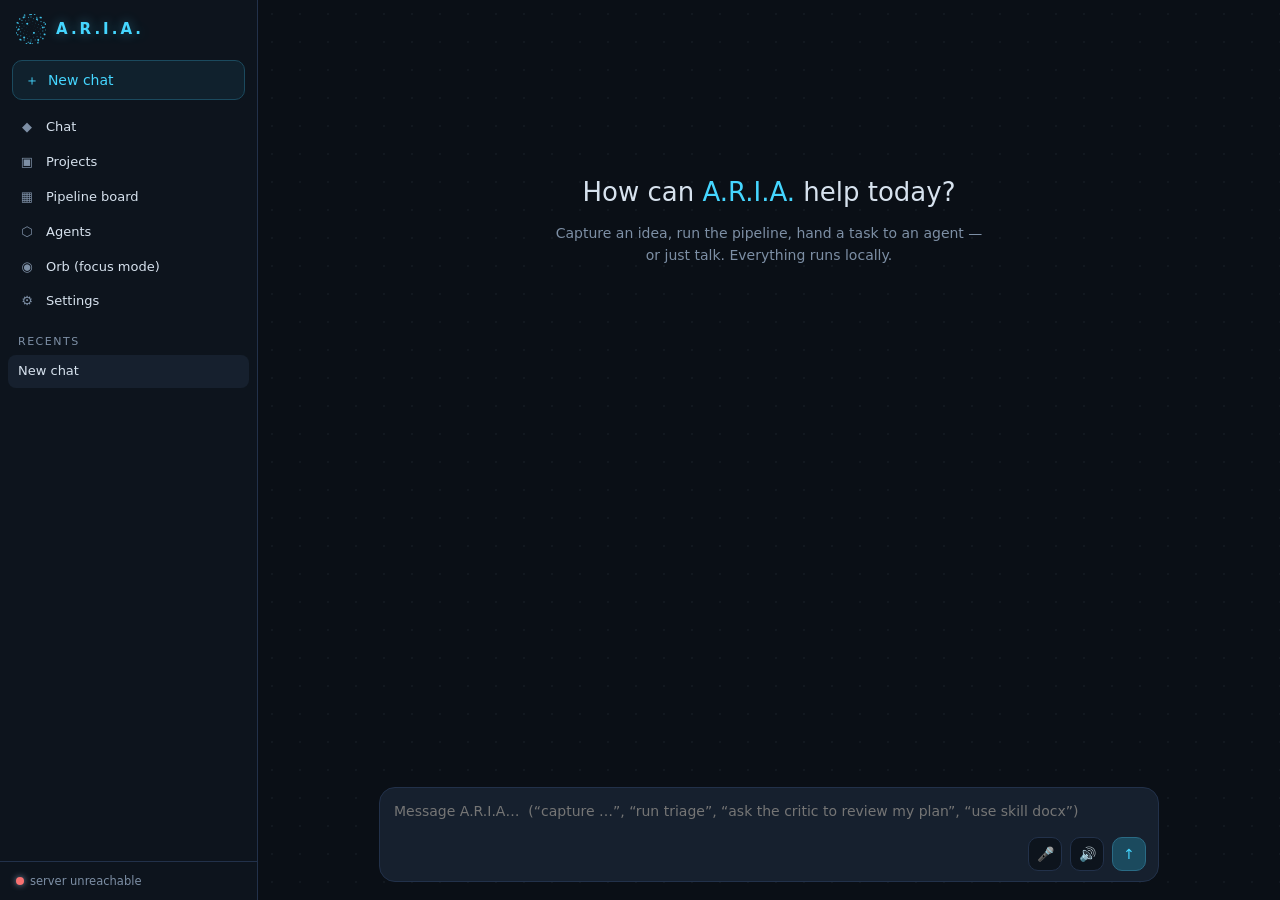
==== commit dc091ffc: "Autopilot: autonomous recursive project execution + Projects page Engine: autopilot_plan turns requi" ====
--- a/ui/index.html
+++ b/ui/index.html
@@ -140,6 +140,7 @@
   <button id="new-chat">＋ &nbsp;New chat</button>
   <nav>
     <a href="/"        ><span class="ico">◆</span> Chat</a>
+    <a href="/projects"><span class="ico">▣</span> Projects</a>
     <a href="/board"   ><span class="ico">▦</span> Pipeline board</a>
     <a href="/agents"  ><span class="ico">⬡</span> Agents</a>
     <a href="/orb"     ><span class="ico">◉</span> Orb (focus mode)</a>
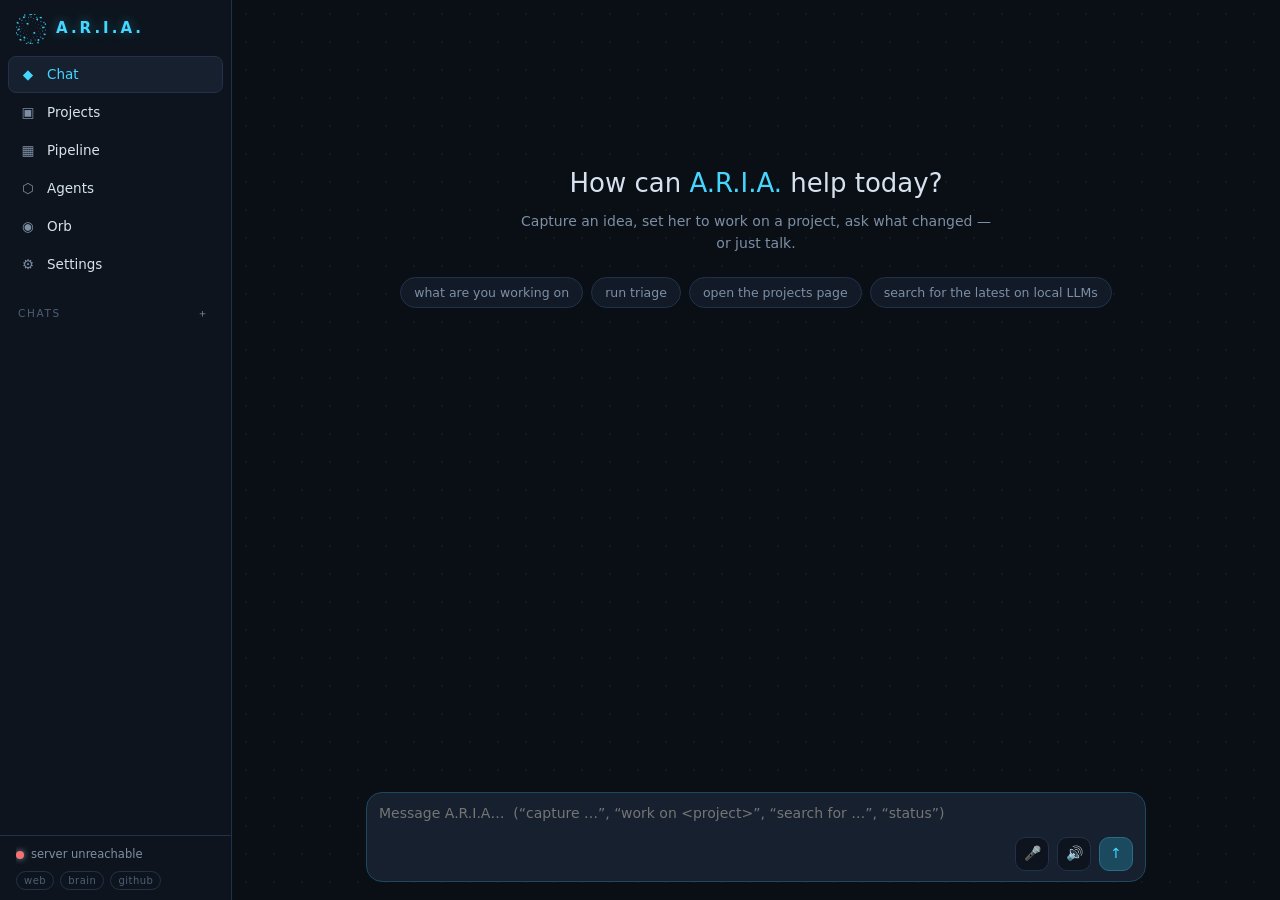
==== commit 5706b879: "One app shell: the sidebar stays put and views switch without reloading The five separate pages each" ====
--- a/ui/index.html
+++ b/ui/index.html
@@ -5,572 +5,160 @@
 <meta name="viewport" content="width=device-width, initial-scale=1">
 <title>A.R.I.A.</title>
 <link rel="icon" href="data:image/svg+xml,%3Csvg xmlns='http://www.w3.org/2000/svg' viewBox='0 0 16 16'%3E%3Ccircle cx='8' cy='8' r='6' fill='none' stroke='%2345d6ff' stroke-width='2'/%3E%3Ccircle cx='8' cy='8' r='2' fill='%2345d6ff'/%3E%3C/svg%3E">
-<style>
-  :root {
-    --bg: #0a0f16; --panel: #0d141d; --card: #16202e; --line: #22314a;
-    --text: #d7e2ee; --dim: #7d8fa5; --accent: #45d6ff; --accent-dim: #1b4a5e;
-    --ok: #4ade80; --warn: #fbbf24; --err: #f87171;
-    --mono: "JetBrains Mono", "Fira Code", ui-monospace, Menlo, Consolas, monospace;
-  }
-  * { box-sizing: border-box; margin: 0; }
-  body { background: var(--bg); color: var(--text);
-         font: 14px/1.6 system-ui, "Segoe UI", sans-serif;
-         height: 100vh; display: flex; overflow: hidden; }
-  button { background: none; border: none; color: inherit; font: inherit;
-           cursor: pointer; }
-
-  /* ---------------- sidebar ---------------- */
-  #side { width: 258px; flex: none; background: var(--panel);
-          border-right: 1px solid var(--line); display: flex;
-          flex-direction: column; }
-  #brand { display: flex; align-items: center; gap: 10px; padding: 14px 16px; }
-  #brand canvas { width: 30px; height: 30px; }
-  #brand h1 { font-size: 15px; letter-spacing: 3px; color: var(--accent);
-              text-shadow: 0 0 12px rgba(69,214,255,.4); }
-  #new-chat { margin: 2px 12px 10px; padding: 8px 12px; border-radius: 10px;
-              border: 1px solid var(--accent-dim); color: var(--accent);
-              background: rgba(27,74,94,.25); text-align: left; }
-  #new-chat:hover { background: rgba(27,74,94,.5); }
-  nav { padding: 0 8px; }
-  nav a, nav button.navlink {
-    display: flex; gap: 10px; align-items: center; width: 100%;
-    padding: 7px 10px; border-radius: 8px; color: var(--text);
-    text-decoration: none; font-size: 13px; }
-  nav a:hover, nav button.navlink:hover { background: var(--card); }
-  nav .ico { width: 18px; text-align: center; color: var(--dim); }
-  #recents-h { padding: 14px 18px 4px; font-size: 11px; letter-spacing: 1.5px;
-               text-transform: uppercase; color: var(--dim); }
-  #recents { flex: 1; overflow-y: auto; padding: 0 8px 8px; }
-  .recent { display: flex; width: 100%; padding: 6px 10px; border-radius: 8px;
-            font-size: 13px; color: var(--dim); text-align: left; gap: 6px; }
-  .recent:hover { background: var(--card); color: var(--text); }
-  .recent.active { background: var(--card); color: var(--text); }
-  .recent span { overflow: hidden; text-overflow: ellipsis;
-                 white-space: nowrap; flex: 1; }
-  .recent .del { opacity: 0; color: var(--dim); }
-  .recent:hover .del { opacity: 1; }
-  #side-foot { padding: 10px 16px; border-top: 1px solid var(--line);
-               font-size: 11.5px; color: var(--dim); }
-  .dot { display: inline-block; width: 8px; height: 8px; border-radius: 50%;
-         background: var(--err); box-shadow: 0 0 6px currentColor;
-         margin-right: 6px; }
-  .dot.ok { background: var(--ok); }
-
-  /* ---------------- main ---------------- */
-  #main { flex: 1; display: flex; flex-direction: column; min-width: 0;
-          background-image: radial-gradient(rgba(125,143,165,.07) 1px, transparent 1px);
-          background-size: 28px 28px; }
-  #thread { flex: 1; overflow-y: auto; }
-  #col { max-width: 780px; margin: 0 auto; padding: 28px 24px 12px; }
-  #greet { text-align: center; margin-top: 16vh; color: var(--dim); }
-  #greet .big { font-size: 26px; color: var(--text); margin-bottom: 8px; }
-  #greet .big em { color: var(--accent); font-style: normal; }
-  .turn { margin-bottom: 20px; }
-  .turn.you { display: flex; justify-content: flex-end; }
-  .turn.you .bubble { background: var(--card); border: 1px solid var(--line);
-                      border-radius: 14px; padding: 10px 14px;
-                      max-width: 82%; white-space: pre-wrap;
-                      overflow-wrap: anywhere; }
-  .turn.aria .who { font-size: 11px; letter-spacing: 2px; color: var(--accent);
-                    margin-bottom: 4px; }
-  .turn.aria .body { white-space: pre-wrap; overflow-wrap: anywhere; }
-  .turn.sys { color: var(--dim); font-size: 12.5px;
-              font-family: var(--mono); }
-  .agentcard { border: 1px solid var(--accent-dim); border-radius: 10px;
-               background: rgba(14,26,36,.7); padding: 10px 14px;
-               margin-top: 6px; }
-  .agentcard .ah { font-size: 11px; letter-spacing: 2px; color: var(--warn);
-                   margin-bottom: 4px; }
-  .agentcard pre { white-space: pre-wrap; overflow-wrap: anywhere;
-                   font-family: inherit; font-size: 13.5px; }
-
-  /* ---------------- composer ---------------- */
-  #composer { flex: none; padding: 10px 24px 18px; }
-  #box { max-width: 780px; margin: 0 auto; background: var(--card);
-         border: 1px solid var(--line); border-radius: 16px;
-         padding: 10px 12px; }
-  #box:focus-within { border-color: var(--accent-dim); }
-  #chips { display: flex; gap: 6px; }
-  .chip { font-size: 11px; color: var(--warn); border: 1px solid #57430e;
-          padding: 1px 8px; border-radius: 99px; margin-bottom: 6px; }
-  #say { width: 100%; background: none; border: none; outline: none;
-         color: var(--text); font: inherit; resize: none; max-height: 160px; }
-  #box-row { display: flex; align-items: center; gap: 8px; margin-top: 6px; }
-  #box-row .hint { flex: 1; font-size: 11px; color: var(--dim); }
-  .iconbtn { width: 34px; height: 34px; border-radius: 10px;
-             border: 1px solid var(--line); color: var(--dim);
-             background: var(--panel); }
-  .iconbtn:hover { color: var(--accent); border-color: var(--accent-dim); }
-  #mic.on { color: var(--ok); border-color: #1e7a42;
-            box-shadow: 0 0 12px rgba(74,222,128,.3); }
-  #send { background: var(--accent-dim); color: var(--accent);
-          border: 1px solid #2a6b85; }
-  #send:disabled { opacity: .4; }
-
-  /* ---------------- settings modal ---------------- */
-  .overlay { position: fixed; inset: 0; background: rgba(4,8,14,.8);
-             display: none; align-items: center; justify-content: center; }
-  .overlay.open { display: flex; }
-  .overlay .boxm { background: var(--panel); border: 1px solid var(--line);
-                   border-radius: 14px; width: min(560px, 92vw);
-                   max-height: 86vh; overflow-y: auto; padding: 18px 20px; }
-  .boxm h3 { color: var(--accent); font-size: 14px; letter-spacing: 1px;
-             margin-bottom: 14px; }
-  .boxm label { display: block; font-size: 12px; color: var(--dim);
-                margin: 12px 0 4px; }
-  .boxm input[type=text] { width: 100%; background: var(--card);
-      border: 1px solid var(--line); border-radius: 8px; color: var(--text);
-      font: inherit; padding: 8px 10px; outline: none; }
-  .boxm input[type=text]:focus { border-color: var(--accent-dim); }
-  .boxm .row { display: flex; gap: 10px; align-items: center; }
-  .boxm .note { font-size: 11.5px; color: var(--dim); margin-top: 4px; }
-  .boxm .foot { display: flex; justify-content: flex-end; gap: 8px;
-                margin-top: 18px; }
-  .boxm .foot button { padding: 8px 14px; border-radius: 10px;
-      border: 1px solid var(--line); color: var(--dim); }
-  .boxm .foot .primary { background: var(--accent-dim); color: var(--accent);
-      border-color: #2a6b85; }
-</style>
+<link rel="stylesheet" href="/ui/app.css">
 </head>
 <body>
 
-<aside id="side">
-  <div id="brand"><canvas id="avatar" width="60" height="60"></canvas>
-    <h1>A.R.I.A.</h1></div>
-  <button id="new-chat">＋ &nbsp;New chat</button>
-  <nav>
-    <a href="/"        ><span class="ico">◆</span> Chat</a>
-    <a href="/projects"><span class="ico">▣</span> Projects</a>
-    <a href="/board"   ><span class="ico">▦</span> Pipeline board</a>
-    <a href="/agents"  ><span class="ico">⬡</span> Agents</a>
-    <a href="/orb"     ><span class="ico">◉</span> Orb (focus mode)</a>
-    <button class="navlink" id="open-settings"><span class="ico">⚙</span> Settings</button>
+<!-- The sidebar is part of the shell: it never reloads, so it is always
+     there and switching views is instant. -->
+<aside id="sidebar">
+  <a id="brand" href="/" data-view="chat" title="A.R.I.A.">
+    <canvas id="avatar" width="60" height="60"></canvas>
+    <h1>A.R.I.A.</h1>
+  </a>
+  <nav id="nav">
+    <a href="/" data-view="chat"><span class="ico">◆</span><span class="lbl">Chat</span></a>
+    <a href="/projects" data-view="projects"><span class="ico">▣</span><span class="lbl">Projects</span><span class="pip" id="pip-projects"></span></a>
+    <a href="/board" data-view="board"><span class="ico">▦</span><span class="lbl">Pipeline</span><span class="pip" id="pip-board"></span></a>
+    <a href="/agents" data-view="agents"><span class="ico">⬡</span><span class="lbl">Agents</span><span class="pip" id="pip-agents"></span></a>
+    <a href="/orb" data-view="orb"><span class="ico">◉</span><span class="lbl">Orb</span></a>
+    <a href="/settings" data-view="settings"><span class="ico">⚙</span><span class="lbl">Settings</span></a>
   </nav>
-  <div id="recents-h">Recents</div>
+
+  <div class="side-h" id="working-h" hidden>Working on</div>
+  <div id="working"></div>
+
+  <div class="side-h" id="recents-h">Chats <button id="new-chat" title="new chat">＋</button></div>
   <div id="recents"></div>
-  <div id="side-foot"><span class="dot" id="dot"></span><span id="health-txt">checking…</span></div>
+
+  <div id="side-foot">
+    <div id="health"><span class="dot" id="dot"></span><span id="health-txt">checking…</span></div>
+    <div id="switches">
+      <span class="sw" id="sw-web" title="web access">web</span>
+      <span class="sw" id="sw-brain" title="Obsidian brain">brain</span>
+      <span class="sw" id="sw-github" title="GitHub">github</span>
+    </div>
+  </div>
 </aside>
 
 <main id="main">
-  <div id="thread"><div id="col">
-    <div id="greet">
-      <div class="big">How can <em>A.R.I.A.</em> help today?</div>
-      <div>Capture an idea, run the pipeline, hand a task to an agent —<br>
-      or just talk. Everything runs locally.</div>
+
+  <!-- ============================================================ chat -->
+  <section class="view" id="view-chat" hidden>
+    <div id="thread"><div id="thread-col"></div></div>
+    <div class="composer-wrap" id="composer-slot"></div>
+  </section>
+
+  <!-- ======================================================== projects -->
+  <section class="view" id="view-projects" hidden>
+    <header class="bar">
+      <div id="proj-picker"></div>
+      <span class="pill" id="proj-state">—</span>
+      <span class="grow"></span>
+      <button class="btn" id="proj-steer" title="give guidance without stopping">Steer</button>
+      <button class="btn" id="proj-plan">Plan</button>
+      <button class="btn primary" id="proj-go">▶ Start autopilot</button>
+      <button class="btn danger" id="proj-stop">■ Stop</button>
+    </header>
+    <div class="tabs" id="proj-tabs">
+      <button data-tab="kanban">Board</button>
+      <button data-tab="gantt">Gantt</button>
+      <button data-tab="live">Live</button>
+      <button data-tab="brief">Brief</button>
+      <button data-tab="changes">Changes</button>
+      <button data-tab="report">Report</button>
+      <span class="grow"></span>
+      <span id="proj-meta"></span>
     </div>
-  </div></div>
-  <div id="composer"><div id="box">
-    <div id="chips"></div>
-    <textarea id="say" rows="1"
-      placeholder="Message A.R.I.A…  (“capture …”, “run triage”, “ask the critic to review my plan”, “use skill docx”)"></textarea>
-    <div id="box-row">
-      <span class="hint" id="hint"></span>
-      <button class="iconbtn" id="mic" title="voice input">🎤</button>
-      <button class="iconbtn" id="mute" title="voice replies on/off">🔊</button>
-      <button class="iconbtn" id="send" title="send">↑</button>
+    <div class="view-body" id="proj-body"></div>
+  </section>
+
+  <!-- ======================================================== pipeline -->
+  <section class="view" id="view-board" hidden>
+    <header class="bar">
+      <form id="capture">
+        <input id="idea" placeholder="Capture an idea… (rambling welcome, saved verbatim)" autocomplete="off">
+        <button class="btn primary" type="submit">Capture</button>
+      </form>
+      <button class="btn" id="btn-triage">Run triage</button>
+      <button class="btn" id="btn-develop">Run develop</button>
+      <button class="btn ghost" id="btn-mind" title="show or hide the thought stream">Mind</button>
+    </header>
+    <div id="board-layout">
+      <div id="columns">
+        <div class="col"><h2><span class="stage">stage 01</span>Capture <span class="n" id="n-inbox"></span></h2><div class="cards" id="c-inbox"></div></div>
+        <div class="col"><h2><span class="stage">stage 02</span>Processing <span class="n" id="n-processing"></span></h2><div class="cards" id="c-processing"></div></div>
+        <div class="col"><h2><span class="stage">stage 03 · your approval</span>Potential <span class="n" id="n-potential"></span></h2><div class="cards" id="c-potential"></div></div>
+        <div class="col"><h2><span class="stage">stage 04 · autopilot</span>Active <span class="n" id="n-active"></span></h2><div class="cards" id="c-active"></div></div>
+        <div class="col"><h2><span class="stage">vault</span>Knowledge <span class="n" id="n-knowledge"></span></h2><div class="cards" id="c-knowledge"></div></div>
+      </div>
+      <aside id="mind" class="closed">
+        <div id="mind-head"><h2>Mind — live thought stream</h2></div>
+        <div id="log"><div class="empty">Idle. Run triage or develop to watch
+        the model read, think token by token, decide, and move files.</div></div>
+      </aside>
     </div>
-  </div></div>
+  </section>
+
+  <!-- ========================================================== agents -->
+  <section class="view" id="view-agents" hidden>
+    <div id="agents-layout">
+      <div id="agents-list">
+        <div class="section-h">The team</div>
+        <div class="hint">Markdown files in <code>system/agents/</code> — a
+        role, the skills it loads, and the model it runs on. Autopilot
+        assigns them task by task.</div>
+        <div id="agents-core"></div>
+        <div class="section-h">Library <span class="n" id="n-library"></span></div>
+        <div class="hint" id="library-hint"></div>
+        <input id="library-filter" placeholder="filter specialists…" hidden>
+        <div id="agents-library"></div>
+        <div class="section-h">Missions</div>
+        <div class="hint">Background jobs — they keep running with every
+        tab closed. Click one to read its output.</div>
+        <div id="missions"></div>
+      </div>
+      <div id="agents-work">
+        <div id="agent-picked" class="hint">Pick an agent on the left.</div>
+        <textarea id="agent-task" placeholder="Describe the task… (in chat you can also say: “ask the critic to review the plan”)"></textarea>
+        <div class="row">
+          <button class="btn primary" id="agent-run">Run now</button>
+          <button class="btn" id="agent-mission" title="queue it to run in the background">Queue as mission</button>
+          <span class="hint" id="skills-note"></span>
+        </div>
+        <div id="agent-out" class="output"><span class="dim">output appears here, streamed token by token</span></div>
+      </div>
+    </div>
+  </section>
+
+  <!-- ============================================================= orb -->
+  <section class="view" id="view-orb" hidden>
+    <canvas id="orb"></canvas>
+    <div id="orb-state">idle</div>
+    <div id="orb-transcript"></div>
+    <div class="composer-wrap" id="orb-composer-slot"></div>
+  </section>
+
+  <!-- ======================================================== settings -->
+  <section class="view" id="view-settings" hidden>
+    <div class="view-body"><div id="settings-col"></div></div>
+  </section>
+
+  <!-- A.R.I.A. is reachable from every view: on Chat and the Orb the
+       composer is the view itself; everywhere else it is this dock. -->
+  <div id="dock" hidden>
+    <div id="dock-reply" hidden></div>
+    <div class="composer-wrap" id="dock-composer-slot"></div>
+  </div>
 </main>
 
-<div class="overlay" id="settings"><div class="boxm">
-  <h3>Settings</h3>
-  <label>Obsidian vault path <span style="color:#46587288">(enables → Obsidian export)</span></label>
-  <input type="text" id="set-vault" placeholder="/home/you/Documents/SecondBrain">
-  <label>Model tiers <span style="color:#46587288">(backend/model — backends: ollama, llamacpp)</span></label>
-  <div class="row"><span style="width:52px;color:var(--dim);font-size:12px">fast</span><input type="text" id="set-fast"></div>
-  <div class="row" style="margin-top:6px"><span style="width:52px;color:var(--dim);font-size:12px">smart</span><input type="text" id="set-smart"></div>
-  <div class="row" style="margin-top:6px"><span style="width:52px;color:var(--dim);font-size:12px">deep</span><input type="text" id="set-deep"></div>
-  <div class="note">Upgrade path: <code>ollama pull qwen3:30b</code> → smart: <code>ollama/qwen3:30b</code>;
-  <code>ollama pull gpt-oss:120b</code> → deep: <code>ollama/gpt-oss:120b</code>.
-  For Vulkan speed see <code>bin/aria-llama</code>.</div>
-  <label>Auto-pipeline <span style="color:#46587288">(triage + develop on every capture)</span></label>
-  <div class="row"><input type="checkbox" id="set-auto"> <span class="note" style="margin:0">idea in → proposed plan out, hands-free</span></div>
-  <div class="foot">
-    <button id="set-cancel">Cancel</button>
-    <button class="primary" id="set-save">Save</button>
-  </div>
+<div class="overlay" id="modal"><div class="box" id="modal-box">
+  <div class="box-head"><h3 id="modal-title"></h3><button id="modal-close" title="close">✕</button></div>
+  <div id="modal-body"></div>
+  <div id="modal-actions" class="box-foot" hidden></div>
 </div></div>
+<div id="toasts"></div>
 
-<script>
-const $ = s => document.querySelector(s);
-
-/* ============================== mini orb avatar */
-const av = $('#avatar'), actx = av.getContext('2d');
-const AP = []; const AN = 90;
-for (let i = 0; i < AN; i++) {
-  const y = 1 - (i / (AN - 1)) * 2, r = Math.sqrt(1 - y * y),
-        th = i * 2.399963229728653;
-  AP.push({ x: Math.cos(th) * r, y, z: Math.sin(th) * r });
-}
-const ACOLORS = { idle: [69,214,255], listening: [74,222,128],
-                  thinking: [251,191,36], speaking: [69,214,255] };
-let state = 'idle', acur = [69,214,255], aa = 0;
-function setState(s) { state = s in ACOLORS ? s : 'idle'; }
-(function aframe() {
-  requestAnimationFrame(aframe);
-  const tgt = ACOLORS[state];
-  for (let i = 0; i < 3; i++) acur[i] += (tgt[i] - acur[i]) * .08;
-  aa += state === 'thinking' ? .06 : state === 'speaking' ? .035 : .012;
-  actx.clearRect(0, 0, 60, 60);
-  const [r, g, b] = acur.map(Math.round);
-  for (const p of AP) {
-    const x = p.x * Math.cos(aa) + p.z * Math.sin(aa);
-    const z = -p.x * Math.sin(aa) + p.z * Math.cos(aa);
-    const persp = 1.6 / (1.6 + z);
-    const alpha = .25 + (1 - (z + 1) / 2) * .65;
-    actx.fillStyle = `rgba(${r},${g},${b},${alpha})`;
-    actx.beginPath();
-    actx.arc(30 + x * 24 * persp, 30 + p.y * 24 * persp,
-             (1 - (z + 1) / 2) * 1.6 + .4, 0, 7);
-    actx.fill();
-  }
-})();
-
-/* ============================== chats (localStorage) */
-let chats = [], current = null;
-try { chats = JSON.parse(localStorage.getItem('aria_chats') || '[]'); } catch {}
-function saveChats() {
-  try { localStorage.setItem('aria_chats', JSON.stringify(chats.slice(0, 30))); }
-  catch {}
-}
-function newChat() {
-  current = { id: Date.now().toString(36), title: 'New chat',
-              messages: [], skill: null };
-  chats.unshift(current); saveChats(); render(); renderRecents();
-}
-function openChat(id) {
-  const c = chats.find(c => c.id === id);
-  if (c) { current = c; render(); renderRecents(); updateChips(); }
-}
-function renderRecents() {
-  const el = $('#recents'); el.replaceChildren();
-  for (const c of chats) {
-    const b = document.createElement('button');
-    b.className = 'recent' + (current && c.id === current.id ? ' active' : '');
-    const s = document.createElement('span'); s.textContent = c.title;
-    const d = document.createElement('span'); d.className = 'del';
-    d.textContent = '✕';
-    d.onclick = e => { e.stopPropagation();
-      chats = chats.filter(x => x.id !== c.id); saveChats();
-      if (current && current.id === c.id) newChat(); else renderRecents(); };
-    b.append(s, d); b.onclick = () => openChat(c.id);
-    el.appendChild(b);
-  }
-}
-$('#new-chat').onclick = newChat;
-
-/* ============================== thread rendering */
-const col = $('#col'), thread = $('#thread');
-function scrollEnd() { thread.scrollTop = thread.scrollHeight; }
-function el(tag, cls, text) {
-  const d = document.createElement(tag); d.className = cls || '';
-  if (text) d.textContent = text; return d;
-}
-function addYou(text) {
-  $('#greet')?.remove();
-  const t = el('div', 'turn you'); t.appendChild(el('div', 'bubble', text));
-  col.appendChild(t); scrollEnd();
-}
-function addAria() {
-  $('#greet')?.remove();
-  const t = el('div', 'turn aria');
-  t.appendChild(el('div', 'who', 'A.R.I.A.'));
-  const b = el('div', 'body'); t.appendChild(b);
-  col.appendChild(t); scrollEnd(); return b;
-}
-function addSys(text) {
-  $('#greet')?.remove();
-  const d = el('div', 'turn sys', text); col.appendChild(d); scrollEnd();
-  return d;
-}
-function addAgentCard(name) {
-  $('#greet')?.remove();
-  const c = el('div', 'agentcard');
-  c.appendChild(el('div', 'ah', '⬡ ' + name + ' — working'));
-  const p = el('pre'); c.appendChild(p);
-  col.appendChild(c); scrollEnd(); return { card: c, pre: p };
-}
-function render() {
-  col.replaceChildren();
-  if (!current || !current.messages.length) {
-    const g = el('div', '', ''); g.id = 'greet';
-    g.innerHTML = '<div class="big">How can <em>A.R.I.A.</em> help today?</div>' +
-      '<div>Capture an idea, run the pipeline, hand a task to an agent —<br>or just talk. Everything runs locally.</div>';
-    col.appendChild(g); return;
-  }
-  for (const m of current.messages) {
-    if (m.role === 'user') addYou(m.content);
-    else if (m.role === 'assistant') addAria().textContent = m.content;
-    else if (m.role === 'agent') {
-      const { card, pre } = addAgentCard(m.name);
-      card.querySelector('.ah').textContent = '⬡ ' + m.name + ' — done';
-      pre.textContent = m.content;
-    } else addSys(m.content);
-  }
-}
-function updateChips() {
-  const el2 = $('#chips'); el2.replaceChildren();
-  if (current && current.skill) {
-    const c = el('span', 'chip', 'skill: ' + current.skill);
-    el2.appendChild(c);
-  }
-}
-
-/* ============================== voice out */
-let voiceOn = true, chosenVoice = null;
-function pickVoice() {
-  const vs = speechSynthesis.getVoices();
-  chosenVoice = vs.find(v => /en/i.test(v.lang) && /female|aria|zira|samantha|karen/i.test(v.name))
-             || vs.find(v => /^en/i.test(v.lang)) || vs[0] || null;
-}
-if ('speechSynthesis' in window) { pickVoice(); speechSynthesis.onvoiceschanged = pickVoice; }
-function speak(text) {
-  if (!voiceOn || !('speechSynthesis' in window) || !text.trim()) return;
-  speechSynthesis.cancel();
-  const u = new SpeechSynthesisUtterance(text);
-  if (chosenVoice) u.voice = chosenVoice;
-  u.rate = 1.04; u.pitch = 1.05;
-  u.onstart = () => setState('speaking');
-  u.onend = u.onerror = () => { if (state === 'speaking') setState('idle'); };
-  speechSynthesis.speak(u);
-}
-$('#mute').onclick = () => {
-  voiceOn = !voiceOn;
-  $('#mute').textContent = voiceOn ? '🔊' : '🔇';
-  if (!voiceOn) speechSynthesis?.cancel();
-};
-
-/* ============================== voice in: Web Speech OR recorder+whisper */
-const SR = window.SpeechRecognition || window.webkitSpeechRecognition;
-let listening = false, rec = null, mediaRec = null;
-if (SR) {
-  rec = new SR();
-  rec.lang = navigator.language || 'en-GB';
-  rec.interimResults = true;
-  let interim = null;
-  rec.onresult = e => {
-    let final = '', part = '';
-    for (const r of e.results) (r.isFinal ? final += r[0].transcript : part += r[0].transcript);
-    if (part) { if (!interim) interim = addSys(''); interim.textContent = '… ' + part; }
-    if (final) { interim?.remove(); interim = null; stopListening(); submit(final.trim()); }
-  };
-  rec.onend = () => { if (listening) stopListening(); };
-  rec.onerror = ev => { stopListening(); addSys('mic: ' + ev.error); };
-} else if (!navigator.mediaDevices) {
-  $('#mic').disabled = true;
-  $('#mic').title = 'no microphone access in this browser';
-}
-async function startRecorder() {   // Firefox path: record -> local whisper
-  const stream = await navigator.mediaDevices.getUserMedia({ audio: true });
-  const mime = MediaRecorder.isTypeSupported('audio/webm') ? 'audio/webm'
-             : 'audio/ogg';
-  const chunks = [];
-  mediaRec = new MediaRecorder(stream, { mimeType: mime });
-  mediaRec.ondataavailable = e => chunks.push(e.data);
-  mediaRec.onstop = async () => {
-    stream.getTracks().forEach(t => t.stop());
-    setState('thinking');
-    const note = addSys('… transcribing locally');
-    try {
-      const r = await fetch('/api/stt', { method: 'POST',
-        headers: { 'Content-Type': mime },
-        body: new Blob(chunks, { type: mime }) });
-      const j = await r.json();
-      note.remove();
-      if (r.ok && j.text) submit(j.text);
-      else { addSys('voice: ' + (j.error || 'no speech detected'));
-             setState('idle'); }
-    } catch { note.textContent = 'voice: transcription failed'; setState('idle'); }
-  };
-  mediaRec.start();
-}
-function startListening() {
-  if (listening) return;
-  listening = true; setState('listening'); $('#mic').classList.add('on');
-  if (rec) { try { rec.start(); } catch {} }
-  else startRecorder().catch(e => { stopListening(); addSys('mic: ' + e.message); });
-}
-function stopListening() {
-  listening = false; $('#mic').classList.remove('on');
-  if (state === 'listening') setState('idle');
-  if (rec) { try { rec.stop(); } catch {} }
-  if (mediaRec && mediaRec.state === 'recording') mediaRec.stop();
-}
-$('#mic').onclick = () => listening ? stopListening() : startListening();
-$('#hint').textContent = SR ? '' :
-  'voice input runs locally via whisper — click 🎤, speak, click again to stop';
-
-/* ============================== chat */
-let busy = false;
-async function submit(text) {
-  if (!text || busy) return;
-  if (!current) newChat();
-  busy = true; $('#send').disabled = true;
-  if (current.messages.length === 0) {
-    current.title = text.slice(0, 42) + (text.length > 42 ? '…' : '');
-    renderRecents();
-  }
-  addYou(text);
-  current.messages.push({ role: 'user', content: text });
-  setState('thinking');
-  let reply = '';
-  const body = addAria();
-  try {
-    const resp = await fetch('/api/chat', { method: 'POST',
-      body: JSON.stringify({
-        messages: current.messages.filter(m => m.role === 'user' || m.role === 'assistant').slice(-16),
-        skill: current.skill || undefined }) });
-    const reader = resp.body.getReader();
-    const dec = new TextDecoder(); let buf = '';
-    while (true) {
-      const { done, value } = await reader.read();
-      if (done) break;
-      buf += dec.decode(value, { stream: true });
-      let idx;
-      while ((idx = buf.indexOf('\n\n')) >= 0) {
-        const chunk = buf.slice(0, idx); buf = buf.slice(idx + 2);
-        if (!chunk.startsWith('data: ')) continue;
-        const ev = JSON.parse(chunk.slice(6));
-        if (ev.event === 'token') {
-          reply += ev.text; body.textContent = reply; scrollEnd();
-        } else if (ev.event === 'action') {
-          reply = ev.say || reply; body.textContent = reply;
-          handleAction(ev);
-        } else if (ev.event === 'error') {
-          reply = '⚠ ' + ev.log; body.textContent = reply;
-        }
-      }
-    }
-  } catch {
-    reply = '⚠ can\'t reach the A.R.I.A. server';
-    body.textContent = reply;
-  }
-  current.messages.push({ role: 'assistant', content: reply });
-  saveChats(); setState('idle'); speak(reply);
-  busy = false; $('#send').disabled = false;
-}
-
-function handleAction(ev) {
-  if (ev.action === 'use-skill' && ev.name) {
-    current.skill = ev.name; updateChips(); saveChats(); return;
-  }
-  if (ev.action === 'drop-skill') {
-    current.skill = null; updateChips(); saveChats(); return;
-  }
-  if (ev.action === 'agent') { runAgent(ev.name, ev.task); return; }
-  if (!['triage', 'develop', 'auto'].includes(ev.action)) return;
-  const qs = new URLSearchParams({ stage: ev.action });
-  if (ev.file) qs.set('file', ev.file);
-  setState('thinking');
-  const es = new EventSource('/api/run?' + qs);
-  const sys = addSys('→ running ' + ev.action + '…');
-  es.onmessage = m => {
-    const e2 = JSON.parse(m.data);
-    if (e2.event === 'moved' || e2.event === 'file_written') addSys('→ ' + e2.to);
-    if (e2.event === 'done') {
-      es.close(); setState('idle');
-      sys.textContent = '✓ ' + ev.action + ' finished — details on the board';
-      current.messages.push({ role: 'sys',
-        content: '✓ ' + ev.action + ' finished' });
-      saveChats(); speak(ev.action + ' finished.');
-    }
-  };
-  es.onerror = () => { es.close(); setState('idle');
-                       sys.textContent = '⚠ ' + ev.action + ' stream ended'; };
-}
-
-async function runAgent(name, task) {
-  setState('thinking');
-  const { card, pre } = addAgentCard(name);
-  let out = '';
-  try {
-    const resp = await fetch('/api/agent', { method: 'POST',
-      body: JSON.stringify({ name, task }) });
-    const reader = resp.body.getReader();
-    const dec = new TextDecoder(); let buf = '';
-    while (true) {
-      const { done, value } = await reader.read();
-      if (done) break;
-      buf += dec.decode(value, { stream: true });
-      let idx;
-      while ((idx = buf.indexOf('\n\n')) >= 0) {
-        const chunk = buf.slice(0, idx); buf = buf.slice(idx + 2);
-        if (!chunk.startsWith('data: ')) continue;
-        const ev = JSON.parse(chunk.slice(6));
-        if (ev.event === 'token') { out += ev.text; pre.textContent = out; scrollEnd(); }
-        if (ev.event === 'error') { out += '\n⚠ ' + ev.log; pre.textContent = out; }
-      }
-    }
-  } catch { out += '\n⚠ agent stream failed'; pre.textContent = out; }
-  card.querySelector('.ah').textContent = '⬡ ' + name + ' — done';
-  current.messages.push({ role: 'agent', name, content: out });
-  saveChats(); setState('idle');
-  speak('The ' + name + ' is done.');
-}
-
-/* ============================== composer */
-const say = $('#say');
-say.addEventListener('input', () => {
-  say.style.height = 'auto'; say.style.height = say.scrollHeight + 'px';
-});
-say.addEventListener('keydown', e => {
-  if (e.key === 'Enter' && !e.shiftKey) {
-    e.preventDefault();
-    const v = say.value.trim(); say.value = ''; say.style.height = 'auto';
-    submit(v);
-  }
-});
-$('#send').onclick = () => {
-  const v = say.value.trim(); say.value = ''; say.style.height = 'auto';
-  submit(v);
-};
-
-/* ============================== settings */
-$('#open-settings').onclick = async () => {
-  const c = await (await fetch('/api/config')).json();
-  $('#set-vault').value = c.obsidian_vault || '';
-  $('#set-fast').value = (c.tiers && c.tiers.fast) || '';
-  $('#set-smart').value = (c.tiers && c.tiers.smart) || '';
-  $('#set-deep').value = (c.tiers && c.tiers.deep) || '';
-  $('#set-auto').checked = !!c.auto_pipeline;
-  $('#settings').classList.add('open');
-};
-$('#set-cancel').onclick = () => $('#settings').classList.remove('open');
-$('#settings').onclick = e => {
-  if (e.target.id === 'settings') $('#settings').classList.remove('open');
-};
-$('#set-save').onclick = async () => {
-  const body = { obsidian_vault: $('#set-vault').value.trim(),
-                 auto_pipeline: $('#set-auto').checked ? 'true' : 'false' };
-  for (const t of ['fast', 'smart', 'deep']) {
-    const v = $('#set-' + t).value.trim();
-    body[t] = v.replace(/^openai\//, 'llamacpp/');
-  }
-  const r = await fetch('/api/config', { method: 'POST',
-                                         body: JSON.stringify(body) });
-  $('#settings').classList.remove('open');
-  addSys(r.ok ? '⚙ settings saved' : '⚠ settings not saved');
-  health();
-};
-
-/* ============================== health */
-async function health() {
-  try {
-    const h = await (await fetch('/api/health')).json();
-    $('#dot').className = 'dot' + (h.ok ? ' ok' : '');
-    const smart = h.tiers && h.tiers.smart;
-    $('#health-txt').textContent = h.ok
-      ? h.model + (smart && smart.model !== h.model ? ' · ' + smart.model : '')
-        + (h.auto_pipeline ? ' · auto' : '')
-      : (h.server ? 'model missing' : 'engine offline');
-  } catch { $('#health-txt').textContent = 'server unreachable'; }
-}
-health(); setInterval(health, 15000);
-
-/* ============================== boot */
-if (chats.length) { current = chats[0]; render(); updateChips(); }
-else newChat();
-renderRecents();
-</script>
+<script type="module" src="/ui/app.js"></script>
 </body>
 </html>
--- a/ui/app.css
+++ b/ui/app.css
@@ -0,0 +1,569 @@
+/* A.R.I.A. — one stylesheet for the whole app shell.
+   Tokens first; every view draws from the same palette, so the theme
+   lives in exactly one place. */
+
+:root {
+  --bg: #0a0f16; --panel: #0d141d; --card: #16202e; --card-2: #1b2738;
+  --line: #22314a; --line-soft: #1a2638;
+  --text: #d7e2ee; --dim: #7d8fa5; --faint: #4d5f77;
+  --accent: #45d6ff; --accent-dim: #1b4a5e; --accent-edge: #2a6b85;
+  --ok: #4ade80; --warn: #fbbf24; --err: #f87171; --violet: #c084fc;
+  --mono: "JetBrains Mono", "Fira Code", ui-monospace, Menlo, Consolas, monospace;
+  --side: 232px;
+  --radius: 10px;
+}
+
+* { box-sizing: border-box; margin: 0; }
+html, body { height: 100%; }
+body {
+  background: var(--bg); color: var(--text);
+  font: 14px/1.55 system-ui, "Segoe UI", sans-serif;
+  display: flex; overflow: hidden;
+}
+button, input, textarea, select { font: inherit; color: inherit; }
+button { background: none; border: none; cursor: pointer; }
+a { color: var(--accent); }
+code { font-family: var(--mono); font-size: .92em; color: #a9c4dc;
+       background: rgba(34,49,74,.45); padding: 0 4px; border-radius: 4px; }
+[hidden] { display: none !important; }
+::-webkit-scrollbar { width: 9px; height: 9px; }
+::-webkit-scrollbar-thumb { background: #1d2a3d; border-radius: 9px; }
+::-webkit-scrollbar-thumb:hover { background: #2a3b55; }
+* { scrollbar-width: thin; scrollbar-color: #1d2a3d transparent; }
+
+/* ------------------------------------------------------------ sidebar */
+#sidebar {
+  width: var(--side); flex: none; background: var(--panel);
+  border-right: 1px solid var(--line); display: flex;
+  flex-direction: column; min-height: 0; z-index: 5;
+}
+#brand { display: flex; align-items: center; gap: 10px;
+         padding: 14px 16px 12px; text-decoration: none; }
+#brand canvas { width: 30px; height: 30px; flex: none; }
+#brand h1 { font-size: 15px; letter-spacing: 3px; color: var(--accent);
+            text-shadow: 0 0 12px rgba(69,214,255,.4); font-weight: 600; }
+#nav { padding: 0 8px 6px; display: flex; flex-direction: column; gap: 1px; }
+#nav a {
+  display: flex; gap: 10px; align-items: center; padding: 7px 10px;
+  border-radius: 8px; color: var(--text); text-decoration: none;
+  font-size: 13.5px; border: 1px solid transparent;
+}
+#nav a:hover { background: var(--card); }
+#nav a.here { background: var(--card); color: var(--accent);
+              border-color: var(--line); }
+#nav .ico { width: 18px; text-align: center; color: var(--dim); flex: none; }
+#nav a.here .ico { color: var(--accent); }
+#nav .lbl { flex: 1; }
+.pip { font-size: 10.5px; min-width: 18px; text-align: center;
+       border-radius: 99px; padding: 0 6px; color: var(--dim); }
+.pip.count { background: var(--card-2); border: 1px solid var(--line); }
+.pip.live { color: var(--ok); }
+.pip.live::before { content: "●"; animation: pulse 1.6s ease-in-out infinite; }
+.pip.ask { background: rgba(251,191,36,.12); color: var(--warn);
+           border: 1px solid #57430e; }
+@keyframes pulse { 50% { opacity: .25; } }
+
+.side-h { padding: 14px 18px 4px; font-size: 10.5px; letter-spacing: 1.6px;
+          text-transform: uppercase; color: var(--faint);
+          display: flex; align-items: center; }
+.side-h button { margin-left: auto; color: var(--dim); width: 22px;
+                 height: 22px; border-radius: 6px; }
+.side-h button:hover { color: var(--accent); background: var(--card); }
+#working { padding: 0 8px; display: flex; flex-direction: column; gap: 4px; }
+.work { display: block; padding: 7px 10px; border-radius: 8px;
+        border: 1px solid #14532d55; background: rgba(74,222,128,.05);
+        text-decoration: none; color: var(--text); }
+.work:hover { border-color: #1e7a42; }
+.work .w-name { font-size: 12.5px; display: flex; gap: 6px; align-items: center; }
+.work .w-name::before { content: "●"; color: var(--ok); font-size: 9px;
+                        animation: pulse 1.6s ease-in-out infinite; }
+.work.waiting { border-color: #57430e88; background: rgba(251,191,36,.05); }
+.work.waiting .w-name::before { color: var(--warn); }
+.work .w-task { font-size: 11.5px; color: var(--dim); overflow: hidden;
+                text-overflow: ellipsis; white-space: nowrap; }
+.work .w-bar { height: 3px; background: var(--line); border-radius: 3px;
+               margin-top: 5px; overflow: hidden; }
+.work .w-bar i { display: block; height: 100%; background: var(--ok); }
+#recents { flex: 1; overflow-y: auto; padding: 0 8px 8px; min-height: 40px; }
+.recent { display: flex; width: 100%; padding: 6px 10px; border-radius: 8px;
+          font-size: 13px; color: var(--dim); text-align: left; gap: 6px; }
+.recent:hover, .recent.active { background: var(--card); color: var(--text); }
+.recent span { overflow: hidden; text-overflow: ellipsis; white-space: nowrap; flex: 1; }
+.recent .del { opacity: 0; flex: none; }
+.recent:hover .del { opacity: .8; }
+#side-foot { padding: 10px 16px; border-top: 1px solid var(--line);
+             font-size: 11.5px; color: var(--dim); }
+#health { display: flex; align-items: center; gap: 7px; overflow: hidden;
+          white-space: nowrap; text-overflow: ellipsis; }
+.dot { width: 8px; height: 8px; border-radius: 50%; background: var(--err);
+       box-shadow: 0 0 6px currentColor; flex: none; }
+.dot.ok { background: var(--ok); }
+#switches { display: flex; gap: 6px; margin-top: 7px; }
+.sw { font-size: 10px; letter-spacing: .5px; padding: 1px 7px;
+      border-radius: 99px; border: 1px solid var(--line); color: var(--faint); }
+.sw.on { color: var(--accent); border-color: var(--accent-dim); }
+
+/* ---------------------------------------------------------------- main */
+#main {
+  flex: 1; min-width: 0; display: flex; flex-direction: column;
+  position: relative;
+  background-image: radial-gradient(rgba(125,143,165,.075) 1px, transparent 1px);
+  background-size: 28px 28px;
+}
+.view { flex: 1; min-height: 0; display: flex; flex-direction: column; }
+.view-body { flex: 1; min-height: 0; overflow: auto; padding: 16px 20px; }
+.grow { flex: 1; }
+.bar { display: flex; align-items: center; gap: 10px; padding: 12px 20px;
+       border-bottom: 1px solid var(--line); background: rgba(13,20,29,.72);
+       backdrop-filter: blur(4px); flex: none; flex-wrap: wrap; }
+.row { display: flex; align-items: center; gap: 10px; flex-wrap: wrap; }
+.dim { color: var(--dim); }
+.hint { color: var(--dim); font-size: 12px; }
+.section-h { font-size: 11px; letter-spacing: 1.6px; text-transform: uppercase;
+             color: var(--dim); margin: 18px 0 6px; display: flex; gap: 6px; }
+.section-h:first-child { margin-top: 0; }
+.n { color: var(--accent); }
+
+.btn { background: var(--card); color: var(--text); border: 1px solid var(--line);
+       border-radius: 8px; padding: 7px 13px; white-space: nowrap; }
+.btn:hover { border-color: var(--accent-dim); }
+a.btn { text-decoration: none; display: inline-block; }
+.btn.primary { background: var(--accent-dim); color: var(--accent);
+               border-color: var(--accent-edge); }
+.btn.primary:hover { filter: brightness(1.2); }
+.btn.danger { color: var(--err); border-color: #5e1b1b; }
+.btn.ghost { background: none; color: var(--dim); }
+.btn.small { padding: 3px 9px; font-size: 11.5px; border-radius: 6px; }
+.btn:disabled { opacity: .4; cursor: default; filter: none; }
+.pill { font-size: 12px; border: 1px solid var(--line); border-radius: 99px;
+        padding: 2px 11px; color: var(--dim); white-space: nowrap; }
+.pill.running { color: var(--ok); border-color: #14532d; }
+.pill.waiting, .pill.ask { color: var(--warn); border-color: #57430e; }
+.pill.complete { color: var(--accent); border-color: var(--accent-dim); }
+.pill.stalled { color: var(--err); border-color: #5e1b1b; }
+.badge { display: inline-block; font-size: 10px; padding: 1px 7px;
+         border-radius: 99px; border: 1px solid var(--line); color: var(--dim);
+         margin: 4px 4px 0 0; white-space: nowrap; }
+.badge.who { color: var(--accent); border-color: var(--accent-dim); }
+.badge.model { color: var(--warn); border-color: #57430e; }
+.badge.skill { color: var(--violet); border-color: #4c2a6b; }
+.badge.ok, .badge.approved { color: var(--ok); border-color: #14532d; }
+.badge.proposed { color: var(--warn); border-color: #57430e; }
+.badge.bad, .badge.unclear, .badge.failed { color: var(--err); border-color: #5e1b1b; }
+.badge.web { color: #7dd3fc; border-color: #1e4d66; }
+.tabs { display: flex; gap: 2px; padding: 0 20px; border-bottom: 1px solid var(--line);
+        flex: none; align-items: center; overflow-x: auto; }
+.tabs button { color: var(--dim); padding: 9px 12px; border-bottom: 2px solid transparent;
+               white-space: nowrap; }
+.tabs button:hover { color: var(--text); }
+.tabs button.on { color: var(--accent); border-bottom-color: var(--accent); }
+.tabs .count { font-size: 10.5px; color: var(--faint); margin-left: 4px; }
+.empty { color: var(--dim); text-align: center; margin: 12vh auto 0; max-width: 520px; }
+.empty .big { font-size: 20px; color: var(--text); margin-bottom: 8px; }
+input[type=text], input:not([type]), textarea, select {
+  background: var(--card); border: 1px solid var(--line); border-radius: 8px;
+  padding: 8px 11px; outline: none; color: var(--text); }
+input:focus, textarea:focus, select:focus { border-color: var(--accent-dim); }
+
+/* ------------------------------------------------------------ composer */
+.composer-wrap { flex: none; padding: 10px 24px 18px; }
+.composer { max-width: 780px; margin: 0 auto; background: var(--card);
+            border: 1px solid var(--line); border-radius: 16px; padding: 10px 12px; }
+.composer:focus-within { border-color: var(--accent-dim); }
+.composer .chips { display: flex; gap: 6px; }
+.chip { font-size: 11px; color: var(--warn); border: 1px solid #57430e;
+        padding: 1px 8px; border-radius: 99px; margin-bottom: 6px; }
+.composer textarea { width: 100%; background: none; border: none; padding: 0;
+                     resize: none; max-height: 160px; border-radius: 0; }
+.composer .c-row { display: flex; align-items: center; gap: 8px; margin-top: 6px; }
+.composer .c-hint { flex: 1; font-size: 11px; color: var(--dim); overflow: hidden;
+                    white-space: nowrap; text-overflow: ellipsis; }
+.iconbtn { width: 34px; height: 34px; border-radius: 10px; flex: none;
+           border: 1px solid var(--line); color: var(--dim); background: var(--panel); }
+.iconbtn:hover { color: var(--accent); border-color: var(--accent-dim); }
+.iconbtn.on { color: var(--ok); border-color: #1e7a42;
+              box-shadow: 0 0 12px rgba(74,222,128,.3); }
+.iconbtn.send { background: var(--accent-dim); color: var(--accent);
+                border-color: var(--accent-edge); }
+.iconbtn:disabled { opacity: .4; }
+
+/* slim variant: the dock on non-chat views */
+#dock { flex: none; border-top: 1px solid var(--line);
+        background: rgba(13,20,29,.86); backdrop-filter: blur(4px);
+        position: relative; }
+#dock .composer-wrap { padding: 8px 20px 10px; }
+#dock .composer { max-width: none; border-radius: 12px; padding: 6px 8px 6px 12px;
+                  display: flex; align-items: center; gap: 8px; }
+#dock .composer textarea { max-height: 72px; }
+#dock .composer .c-row { margin: 0; }
+#dock .composer .c-hint, #dock .composer .chips { display: none; }
+#dock-reply { position: absolute; left: 20px; right: 20px; bottom: 100%;
+              margin-bottom: 8px; background: var(--card); max-height: 40vh;
+              border: 1px solid var(--accent-dim); border-radius: 12px;
+              padding: 10px 14px; overflow-y: auto;
+              box-shadow: 0 10px 40px rgba(0,0,0,.55); }
+#dock-reply .who { font-size: 10.5px; letter-spacing: 2px; color: var(--accent);
+                   display: flex; gap: 10px; margin-bottom: 3px; }
+#dock-reply .who button { color: var(--dim); font-size: 11px; letter-spacing: 0; }
+#dock-reply .who button:hover { color: var(--accent); }
+#dock-reply .who .grow { flex: 1; }
+#dock-reply .asked { color: var(--dim); font-size: 12px; margin-bottom: 4px; }
+#dock-reply .said { white-space: pre-wrap; overflow-wrap: anywhere; }
+
+/* ---------------------------------------------------------------- chat */
+#thread { flex: 1; overflow-y: auto; }
+#thread-col { max-width: 780px; margin: 0 auto; padding: 28px 24px 12px; }
+.greet { text-align: center; margin-top: 15vh; color: var(--dim); }
+.greet .big { font-size: 26px; color: var(--text); margin-bottom: 8px; }
+.greet .big em { color: var(--accent); font-style: normal; }
+.greet .tries { display: flex; gap: 8px; justify-content: center;
+                flex-wrap: wrap; margin-top: 22px; }
+.greet .tries button { border: 1px solid var(--line); border-radius: 99px;
+                       padding: 5px 13px; color: var(--dim); font-size: 12.5px;
+                       background: rgba(22,32,46,.7); }
+.greet .tries button:hover { color: var(--accent); border-color: var(--accent-dim); }
+.turn { margin-bottom: 20px; }
+.turn.you { display: flex; justify-content: flex-end; }
+.turn.you .bubble { background: var(--card); border: 1px solid var(--line);
+                    border-radius: 14px; padding: 10px 14px; max-width: 82%;
+                    white-space: pre-wrap; overflow-wrap: anywhere; }
+.turn .who { font-size: 11px; letter-spacing: 2px; color: var(--accent);
+             margin-bottom: 4px; }
+.turn.aria .body { white-space: pre-wrap; overflow-wrap: anywhere; }
+.turn.aria .body.err { color: var(--err); }
+.turn.aria .status { color: var(--dim); font-size: 12.5px; font-style: italic; }
+.turn.aria .status::after { content: " ▋"; color: var(--accent);
+                            animation: blink 1s steps(1) infinite; }
+@keyframes blink { 50% { opacity: 0; } }
+.turn.sys { color: var(--dim); font-size: 12.5px; font-family: var(--mono);
+            margin-bottom: 8px; }
+.sources { margin-top: 8px; border-top: 1px dashed var(--line); padding-top: 6px;
+           font-size: 12.5px; }
+.sources .s-h { color: var(--dim); font-size: 10.5px; letter-spacing: 1.5px;
+                text-transform: uppercase; display: flex; gap: 10px; }
+.sources .s-h button { color: var(--accent); font-size: 11px; letter-spacing: 0;
+                       text-transform: none; }
+.sources a { display: block; overflow: hidden; text-overflow: ellipsis;
+             white-space: nowrap; text-decoration: none; }
+.sources a:hover { text-decoration: underline; }
+.sources .s-n { color: var(--dim); margin-right: 6px; }
+.gate { margin-top: 10px; border: 1px solid #57430e; border-radius: var(--radius);
+        background: rgba(251,191,36,.05); padding: 10px 12px;
+        display: flex; gap: 8px; align-items: center; flex-wrap: wrap; }
+.gate .g-t { flex: 1; min-width: 180px; font-size: 12.5px; color: var(--warn); }
+.agentcard { border: 1px solid var(--accent-dim); border-radius: var(--radius);
+             background: rgba(14,26,36,.7); padding: 10px 14px; margin-bottom: 20px; }
+.agentcard .ah { font-size: 11px; letter-spacing: 2px; color: var(--warn);
+                 margin-bottom: 4px; }
+
+/* ----------------------------------------------------------- markdown */
+.md { overflow-wrap: anywhere; }
+.md > :first-child { margin-top: 0; }
+.md p, .md ul, .md ol, .md pre, .md blockquote, .md .md-table { margin: 0 0 10px; }
+.md h2, .md h3, .md h4, .md h5, .md h6 { margin: 18px 0 8px; line-height: 1.3; }
+.md h2 { font-size: 18px; color: var(--accent); font-weight: 600; }
+.md h3 { font-size: 15px; color: var(--text); }
+.md h4, .md h5, .md h6 { font-size: 13.5px; color: var(--dim);
+                         text-transform: uppercase; letter-spacing: 1px; }
+.md ul, .md ol { padding-left: 22px; }
+.md li { margin: 2px 0; }
+.md li.task-item { list-style: none; margin-left: -18px; }
+.md .box { color: var(--dim); margin-right: 6px; }
+.md .box.on { color: var(--ok); }
+.md pre { background: #0b121b; border: 1px solid var(--line); border-radius: 8px;
+          padding: 10px 12px; overflow-x: auto; }
+.md pre code { background: none; padding: 0; color: #a9c4dc; font-size: 12.5px; }
+.md blockquote { border-left: 3px solid var(--accent-dim); padding: 2px 12px;
+                 color: #b3c3d6; }
+.md blockquote > :last-child { margin-bottom: 0; }
+.md hr { border: none; border-top: 1px solid var(--line); margin: 14px 0; }
+.md .md-table { overflow-x: auto; }
+.md table { border-collapse: collapse; font-size: 13px; }
+.md th, .md td { border: 1px solid var(--line); padding: 5px 10px; text-align: left;
+                 vertical-align: top; }
+.md th { background: var(--panel); color: var(--dim); font-weight: 600; }
+.doc { background: rgba(13,20,29,.82); border: 1px solid var(--line);
+       border-radius: 12px; padding: 18px 22px; max-width: 900px; }
+pre.raw { white-space: pre-wrap; overflow-wrap: anywhere; font-family: var(--mono);
+          font-size: 12.5px; color: #b6c6d8; }
+
+/* ------------------------------------------------------------ projects */
+#proj-picker { display: flex; gap: 6px; flex-wrap: wrap; align-items: center; }
+#proj-picker select { min-width: 220px; max-width: 46vw; }
+#proj-meta { font-size: 11.5px; color: var(--dim); display: flex; gap: 6px;
+             align-items: center; padding-right: 2px; white-space: nowrap; }
+.gatebar { border: 1px solid #57430e; background: rgba(251,191,36,.06);
+           border-radius: var(--radius); padding: 12px 14px; margin-bottom: 14px;
+           display: flex; gap: 12px; align-items: center; flex-wrap: wrap; }
+.gatebar .g-t { flex: 1; min-width: 240px; }
+.gatebar .g-t b { color: var(--warn); }
+.notice { border: 1px solid var(--line); background: rgba(22,32,46,.75);
+          border-radius: var(--radius); padding: 10px 14px; margin-bottom: 14px;
+          font-size: 13px; }
+.notice.warn { border-color: #57430e; color: var(--warn); }
+.notice.bad { border-color: #5e1b1b; color: var(--err); }
+.notice.good { border-color: var(--accent-dim); }
+
+#kanban { display: flex; gap: 10px; min-height: 100%; align-items: stretch; }
+.kcol { flex: 1; min-width: 190px; background: rgba(13,20,29,.86);
+        border: 1px solid var(--line); border-radius: var(--radius);
+        display: flex; flex-direction: column; min-height: 220px; }
+.kcol h2 { font-size: 11px; letter-spacing: 1.5px; text-transform: uppercase;
+           color: var(--dim); padding: 10px 12px 6px; display: flex; gap: 6px; }
+.kcol h2 .sub { margin-left: auto; text-transform: none; letter-spacing: 0;
+                color: var(--faint); font-size: 10.5px; }
+.kcards { padding: 0 8px 8px; display: flex; flex-direction: column; gap: 8px;
+          overflow-y: auto; }
+.task { background: var(--card); border: 1px solid var(--line); border-radius: 8px;
+        padding: 8px 10px; cursor: pointer; text-align: left; width: 100%; }
+.task:hover { border-color: var(--accent-dim); }
+.task .t { font-weight: 600; font-size: 13px; }
+.task .m { color: var(--dim); font-size: 11.5px; margin-top: 3px; }
+.task.active { border-color: #7c4a12; box-shadow: 0 0 14px rgba(251,146,60,.16); }
+.task.reviewing { border-color: #4c2a6b; box-shadow: 0 0 14px rgba(192,132,252,.14); }
+.task.failed { border-color: #5e1b1b; opacity: .85; }
+.task.skipped { opacity: .5; }
+.task.ghost { border-style: dashed; cursor: default; color: var(--dim); }
+.task.ghost .t::after { content: " ▋"; color: var(--accent);
+                        animation: blink 1s steps(1) infinite; }
+.task .tid { font-family: var(--mono); font-size: 10.5px; color: var(--faint);
+             float: right; margin-left: 6px; }
+
+#gantt { background: rgba(13,20,29,.86); border: 1px solid var(--line);
+         border-radius: var(--radius); padding: 12px 14px; overflow-x: auto; }
+#gantt svg { display: block; min-width: 760px; width: 100%; }
+#gantt .g-row:hover rect.hit { fill: rgba(69,214,255,.05); }
+#gantt text { font-family: system-ui, sans-serif; }
+.gantt-legend { display: flex; gap: 14px; flex-wrap: wrap; font-size: 11.5px;
+                color: var(--dim); margin-bottom: 10px; align-items: center; }
+.gantt-legend i { display: inline-block; width: 11px; height: 11px;
+                  border-radius: 3px; margin-right: 5px; vertical-align: -1px; }
+
+#live { display: grid; grid-template-columns: minmax(0, 1.25fr) minmax(280px, 1fr);
+        gap: 14px; height: 100%; }
+.panel { background: rgba(13,20,29,.86); border: 1px solid var(--line);
+         border-radius: var(--radius); display: flex; flex-direction: column;
+         min-height: 0; }
+.panel > h2 { font-size: 11px; letter-spacing: 1.5px; text-transform: uppercase;
+              color: var(--dim); padding: 10px 14px; border-bottom: 1px solid var(--line);
+              display: flex; gap: 8px; align-items: center; flex: none; }
+.panel > .p-body { padding: 12px 14px; overflow-y: auto; flex: 1; min-height: 0; }
+.now { font-size: 15px; font-weight: 600; margin-bottom: 4px; }
+.now-sub { color: var(--dim); font-size: 12.5px; margin-bottom: 10px; }
+.tokens { background: #0b121b; border: 1px solid var(--line); border-radius: 8px;
+          padding: 10px 12px; color: #9fb6cf; white-space: pre-wrap;
+          overflow-wrap: anywhere; font-family: var(--mono); font-size: 12px;
+          min-height: 80px; }
+.tokens.live::after { content: "▋"; color: var(--accent);
+                      animation: blink 1s steps(1) infinite; }
+.feed { font-family: var(--mono); font-size: 12px; }
+.feed .ev { padding: 3px 0; border-bottom: 1px solid var(--line-soft);
+            display: flex; gap: 10px; }
+.feed .ev time { color: var(--faint); flex: none; }
+.feed .ev.error span { color: var(--err); }
+.feed .ev.file span { color: var(--ok); }
+
+#brief { display: grid; grid-template-columns: repeat(auto-fit, minmax(340px, 1fr));
+         gap: 14px; align-items: start; }
+.change { background: rgba(13,20,29,.86); border: 1px solid var(--line);
+          border-radius: var(--radius); padding: 12px 14px; margin-bottom: 10px;
+          max-width: 980px; }
+.change.failed { border-color: #5e1b1b; }
+.change .c-head { display: flex; gap: 8px; align-items: baseline; flex-wrap: wrap; }
+.change .c-title { font-weight: 600; }
+.change .c-when { color: var(--faint); font-size: 11.5px; margin-left: auto; }
+.change dl { display: grid; grid-template-columns: 92px 1fr; gap: 3px 12px;
+             margin-top: 8px; font-size: 13px; }
+.change dt { color: var(--dim); font-size: 11.5px; padding-top: 2px; }
+.change dd { overflow-wrap: anywhere; }
+.filelink { font-family: var(--mono); font-size: 12px; color: var(--accent);
+            text-decoration: none; cursor: pointer; }
+.filelink:hover { text-decoration: underline; }
+.delta { color: var(--dim); font-size: 11.5px; margin-right: 10px; }
+.delta .add { color: var(--ok); } .delta .del { color: var(--err); }
+.iter-h { font-size: 11px; letter-spacing: 1.6px; text-transform: uppercase;
+          color: var(--dim); margin: 16px 0 8px; }
+.iter-h:first-child { margin-top: 0; }
+
+/* ------------------------------------------------------------ pipeline */
+#capture { display: flex; gap: 8px; flex: 1; min-width: 280px; }
+#capture input { flex: 1; }
+#board-layout { flex: 1; display: flex; min-height: 0; }
+#columns { flex: 1; display: flex; gap: 10px; padding: 14px 20px; overflow-x: auto;
+           min-width: 0; }
+.col { flex: 1; min-width: 160px; background: rgba(13,20,29,.86);
+       border: 1px solid var(--line); border-radius: var(--radius);
+       display: flex; flex-direction: column; min-height: 0; }
+.col h2 { font-size: 11px; letter-spacing: 1.5px; text-transform: uppercase;
+          color: var(--dim); padding: 10px 12px 6px; }
+.col h2 .stage { color: var(--faint); font-size: 9px; letter-spacing: 2px; display: block; }
+.cards { overflow-y: auto; padding: 0 8px 8px; display: flex;
+         flex-direction: column; gap: 8px; }
+.card { background: var(--card); border: 1px solid var(--line); border-radius: 8px;
+        padding: 8px 10px; cursor: pointer; }
+.card:hover { border-color: var(--accent-dim); }
+.card.needs { border-color: #7c4a12; box-shadow: 0 0 12px rgba(251,146,60,.14); }
+.card.running { border-color: #14532d; }
+.card .t { font-weight: 600; font-size: 13px; overflow-wrap: anywhere; }
+.card .x { color: var(--dim); font-size: 12px; margin-top: 3px; }
+.card .actions { display: flex; gap: 6px; margin-top: 7px; flex-wrap: wrap; }
+.k-head { font-size: 10px; letter-spacing: 1.5px; text-transform: uppercase;
+          color: var(--faint); padding: 6px 4px 0; }
+#mind { width: 34%; max-width: 480px; min-width: 290px; border-left: 1px solid var(--line);
+        background: rgba(13,20,29,.9); display: flex; flex-direction: column; }
+#mind.closed { display: none; }
+#mind-head { padding: 10px 14px; border-bottom: 1px solid var(--line); }
+#mind-head h2 { font-size: 11px; letter-spacing: 2px; color: var(--dim);
+                text-transform: uppercase; }
+#log { flex: 1; overflow-y: auto; padding: 12px 14px; font-family: var(--mono);
+       font-size: 12px; }
+#log .empty { margin: 0; text-align: left; font-family: system-ui, sans-serif; }
+.ev-line { margin-bottom: 8px; overflow-wrap: anywhere; }
+.ev-line.banner { color: var(--accent); border-top: 1px dashed var(--line);
+                  padding-top: 8px; letter-spacing: 1px; }
+.ev-line.note-h { color: var(--text); font-weight: 700; margin-top: 10px; }
+.ev-line.note-h .x { color: var(--dim); font-weight: 400; display: block; }
+.ev-line.moved { color: var(--ok); }
+.ev-line.err { color: var(--err); }
+.ev-line.quest { color: var(--warn); }
+.ev-line.think { color: var(--dim); font-style: italic; }
+#log .tokens { max-height: 220px; overflow-y: auto; margin: 4px 0 8px; min-height: 0; }
+#log details { margin: 4px 0; }
+#log summary { color: var(--dim); cursor: pointer; font-size: 11px; }
+#log details pre { background: #0b121b; border: 1px solid var(--line);
+                   border-radius: 6px; padding: 8px 10px; white-space: pre-wrap;
+                   overflow-wrap: anywhere; color: #8aa0b8; max-height: 200px;
+                   overflow-y: auto; font-size: 11px; }
+.decision { border: 1px solid var(--accent-dim); border-radius: 6px;
+            padding: 7px 10px; margin: 4px 0 8px; background: #0e1a24; }
+.decision .k { color: var(--accent); font-weight: 700; text-transform: uppercase; }
+.conf-bar { height: 4px; background: var(--line); border-radius: 3px; margin-top: 5px; }
+.conf-bar i { display: block; height: 100%; background: var(--accent); border-radius: 3px; }
+
+/* -------------------------------------------------------------- agents */
+#agents-layout { flex: 1; display: flex; min-height: 0; }
+#agents-list { width: 420px; max-width: 44%; flex: none; overflow-y: auto;
+               padding: 16px 16px 20px 20px; border-right: 1px solid var(--line); }
+#agents-list .hint { margin-bottom: 8px; }
+#library-filter { width: 100%; margin-bottom: 8px; }
+.agent { background: var(--card); border: 1px solid var(--line); border-radius: 12px;
+         padding: 10px 13px; margin-bottom: 9px; cursor: pointer; width: 100%;
+         text-align: left; display: block; }
+.agent:hover { border-color: var(--accent-dim); }
+.agent.sel { border-color: var(--accent-edge);
+             box-shadow: 0 0 14px rgba(69,214,255,.14); }
+.agent h3 { font-size: 13.5px; color: var(--accent); letter-spacing: .6px; font-weight: 600; }
+.agent .role { color: var(--dim); font-size: 12.5px; margin: 3px 0 1px; }
+.agent.mini { padding: 7px 11px; border-radius: 9px; margin-bottom: 6px; }
+.agent.mini h3 { font-size: 12.5px; color: var(--text); }
+#agents-work { flex: 1; display: flex; flex-direction: column; min-width: 0;
+               padding: 16px 20px; gap: 10px; }
+#agent-task { width: 100%; min-height: 76px; resize: vertical; border-radius: 12px; }
+.output { flex: 1; min-height: 0; background: rgba(13,20,29,.86);
+          border: 1px solid var(--line); border-radius: 12px; padding: 14px 16px;
+          overflow-y: auto; white-space: pre-wrap; overflow-wrap: anywhere;
+          font-size: 13.5px; }
+
+/* ----------------------------------------------------------------- orb */
+#view-orb { position: relative; background: #060a10; }
+#orb { position: absolute; inset: 0; width: 100%; height: 100%; }
+#orb-state { position: absolute; left: 50%; top: 50%; transform: translate(-50%, 23vh);
+             color: var(--dim); font-size: 12px; letter-spacing: 3px;
+             text-transform: uppercase; pointer-events: none; }
+#orb-transcript { position: absolute; left: 20px; bottom: 132px; width: min(430px, 42%);
+                  max-height: 46%; overflow-y: auto; display: flex;
+                  flex-direction: column; gap: 8px;
+                  mask-image: linear-gradient(to bottom, transparent, black 26px); }
+.omsg { border-radius: var(--radius); padding: 8px 12px; font-size: 13px;
+        background: rgba(16,24,35,.84); border: 1px solid var(--line);
+        backdrop-filter: blur(3px); overflow-wrap: anywhere; white-space: pre-wrap; }
+.omsg b { display: block; font-size: 10.5px; letter-spacing: 1.5px; color: var(--dim); }
+.omsg.aria { border-color: var(--accent-dim); }
+.omsg.aria b { color: var(--accent); }
+.omsg.sys { background: none; border: none; color: var(--dim); font-size: 12px;
+            padding: 2px 12px; }
+#view-orb .composer-wrap { position: absolute; left: 0; right: 0; bottom: 0; }
+#view-orb .composer { background: rgba(22,32,46,.9); backdrop-filter: blur(4px);
+                      max-width: 720px; }
+
+/* ------------------------------------------------------------ settings */
+#settings-col { max-width: 760px; margin: 0 auto; }
+.set { background: rgba(13,20,29,.86); border: 1px solid var(--line);
+       border-radius: 12px; padding: 16px 18px; margin-bottom: 14px; }
+.set h2 { font-size: 14px; color: var(--accent); letter-spacing: .6px;
+          margin-bottom: 2px; font-weight: 600; }
+.set > .hint { margin-bottom: 12px; }
+.field { display: grid; grid-template-columns: 170px 1fr; gap: 6px 14px;
+         align-items: center; margin-top: 10px; }
+.field label { font-size: 12.5px; color: var(--dim); }
+.field input[type=text], .field select { width: 100%; }
+.field .hint { grid-column: 2; margin-top: -2px; }
+.toggle { display: inline-flex; align-items: center; gap: 9px; cursor: pointer; }
+.toggle input { appearance: none; width: 36px; height: 20px; border-radius: 99px;
+                background: var(--line); position: relative; cursor: pointer;
+                transition: background .15s; flex: none; border: none; padding: 0; }
+.toggle input::after { content: ""; position: absolute; top: 3px; left: 3px;
+                       width: 14px; height: 14px; border-radius: 50%;
+                       background: var(--dim); transition: transform .15s, background .15s; }
+.toggle input:checked { background: var(--accent-dim); }
+.toggle input:checked::after { transform: translateX(16px); background: var(--accent); }
+.savebar { position: sticky; bottom: 0; display: flex; gap: 10px; align-items: center;
+           justify-content: flex-end; padding: 10px 0 4px;
+           background: linear-gradient(to top, var(--bg) 60%, transparent); }
+
+/* ------------------------------------------------------ modal + toasts */
+.overlay { position: fixed; inset: 0; background: rgba(4,8,14,.8); display: none;
+           align-items: center; justify-content: center; z-index: 40; }
+.overlay.open { display: flex; }
+.overlay .box { background: var(--panel); border: 1px solid var(--line);
+                border-radius: 14px; width: min(640px, 92vw); max-height: 86vh;
+                display: flex; flex-direction: column;
+                box-shadow: 0 20px 80px rgba(0,0,0,.6); }
+.overlay .box.wide { width: min(980px, 94vw); }
+.box-head { display: flex; align-items: center; padding: 12px 16px;
+            border-bottom: 1px solid var(--line); }
+.box-head h3 { font-size: 13.5px; color: var(--accent); flex: 1;
+               overflow-wrap: anywhere; font-weight: 600; }
+.box-head button { color: var(--dim); width: 26px; height: 26px; border-radius: 6px; }
+.box-head button:hover { color: var(--text); background: var(--card); }
+#modal-body { padding: 14px 16px; overflow: auto; }
+#modal-body textarea { width: 100%; min-height: 130px; resize: vertical; }
+.box-foot { padding: 12px 16px; display: flex; justify-content: flex-end; gap: 8px;
+            border-top: 1px solid var(--line); }
+.confirm p { margin-bottom: 8px; }
+.kv { display: grid; grid-template-columns: 96px 1fr; gap: 4px 12px;
+      font-size: 13px; margin-bottom: 12px; }
+.kv dt { color: var(--dim); font-size: 12px; }
+#toasts { position: fixed; right: 18px; top: 16px; display: flex;
+          flex-direction: column; gap: 8px; z-index: 60; pointer-events: none; }
+.toast { background: var(--card); border: 1px solid var(--accent-dim);
+         border-radius: var(--radius); padding: 9px 14px; font-size: 13px;
+         max-width: 380px; box-shadow: 0 8px 30px rgba(0,0,0,.5);
+         transition: opacity .3s, transform .3s; }
+.toast.bad { border-color: #5e1b1b; color: var(--err); }
+.toast.good { border-color: #14532d; }
+.toast.gone { opacity: 0; transform: translateY(-6px); }
+
+/* ------------------------------------------- narrow windows: icon rail */
+@media (max-width: 980px) {
+  :root { --side: 58px; }
+  #brand { padding: 14px 0 12px; justify-content: center; }
+  #brand h1, #nav .lbl, .side-h, #recents, #switches, #health-txt,
+  .work .w-task, .work .w-name span { display: none; }
+  #nav a { justify-content: center; padding: 9px 0; position: relative; }
+  #nav .pip { position: absolute; top: 2px; right: 6px; min-width: 0; padding: 0 4px; }
+  #working { padding: 0 8px; }
+  .work { padding: 6px; }
+  .work .w-name { justify-content: center; }
+  #sidebar { align-items: stretch; }
+  #recents { flex: 1; }
+  #side-foot { padding: 12px 0; display: flex; justify-content: center; }
+  #agents-layout { flex-direction: column; }
+  #agents-list { width: auto; max-width: none; max-height: 44%;
+                 border-right: none; border-bottom: 1px solid var(--line); }
+  #live { grid-template-columns: 1fr; height: auto; }
+  #mind { position: absolute; right: 0; top: 0; bottom: 0; z-index: 6;
+          width: min(420px, 86%); box-shadow: -20px 0 60px rgba(0,0,0,.5); }
+  .field { grid-template-columns: 1fr; }
+  .field .hint { grid-column: 1; }
+}
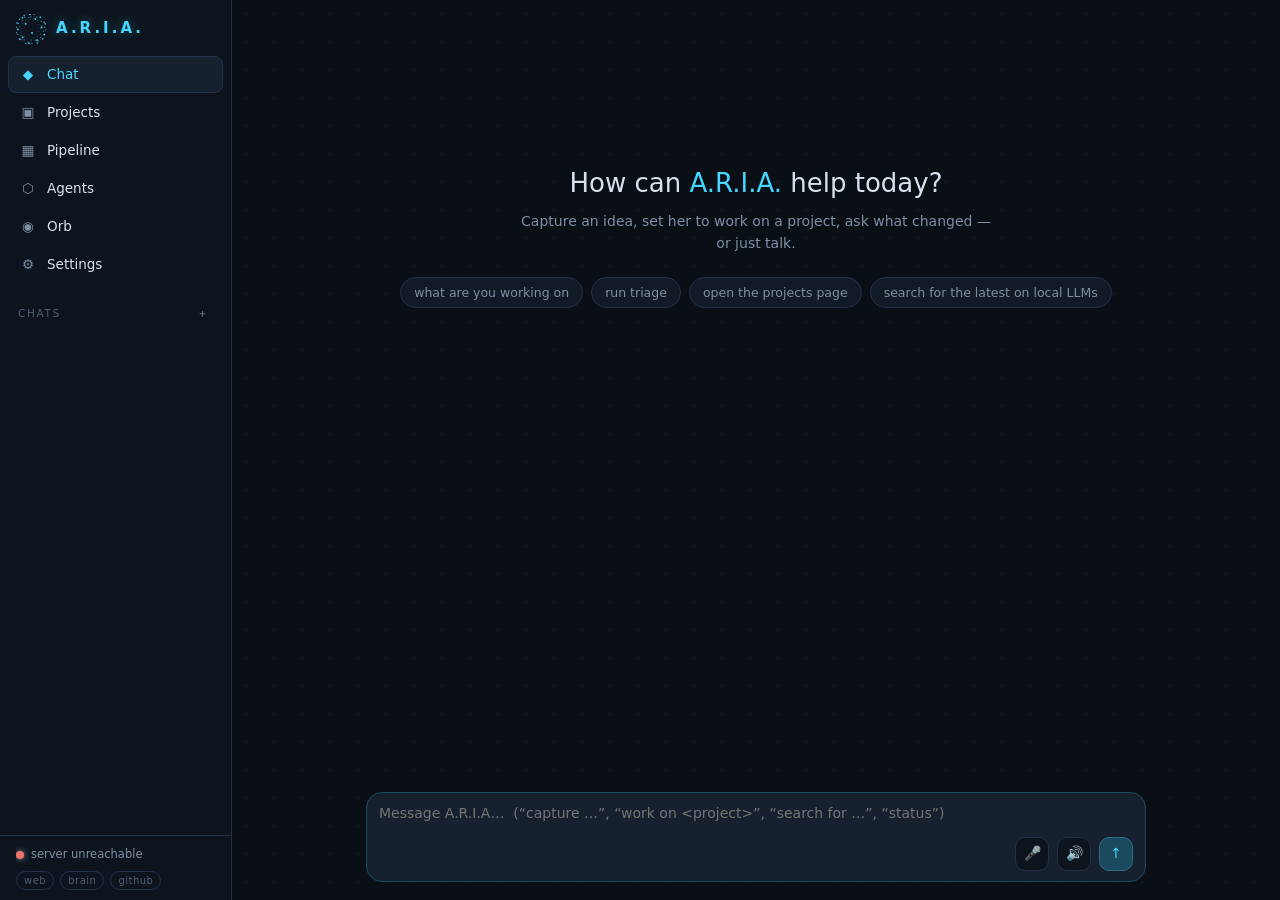
==== commit 742bd76e: "Keep the history in view; show where a project lives and link to its files History - The Gantt lost " ====
--- a/ui/index.html
+++ b/ui/index.html
@@ -64,6 +64,7 @@
       <button data-tab="kanban">Board</button>
       <button data-tab="gantt">Gantt</button>
       <button data-tab="live">Live</button>
+      <button data-tab="files">Files</button>
       <button data-tab="brief">Brief</button>
       <button data-tab="changes">Changes</button>
       <button data-tab="report">Report</button>
--- a/ui/app.css
+++ b/ui/app.css
@@ -79,6 +79,9 @@
                         animation: pulse 1.6s ease-in-out infinite; }
 .work.waiting { border-color: #57430e88; background: rgba(251,191,36,.05); }
 .work.waiting .w-name::before { color: var(--warn); }
+.work .w-ask { margin-left: auto; font-size: 10px; color: var(--warn);
+               border: 1px solid #57430e; border-radius: 99px; padding: 0 6px;
+               white-space: nowrap; }
 .work .w-task { font-size: 11.5px; color: var(--dim); overflow: hidden;
                 text-overflow: ellipsis; white-space: nowrap; }
 .work .w-bar { height: 3px; background: var(--line); border-radius: 3px;
@@ -138,7 +141,7 @@
 .pill { font-size: 12px; border: 1px solid var(--line); border-radius: 99px;
         padding: 2px 11px; color: var(--dim); white-space: nowrap; }
 .pill.running { color: var(--ok); border-color: #14532d; }
-.pill.waiting, .pill.ask { color: var(--warn); border-color: #57430e; }
+.pill.waiting, .pill.ask, .pill.budget { color: var(--warn); border-color: #57430e; }
 .pill.complete { color: var(--accent); border-color: var(--accent-dim); }
 .pill.stalled { color: var(--err); border-color: #5e1b1b; }
 .badge { display: inline-block; font-size: 10px; padding: 1px 7px;
@@ -151,6 +154,8 @@
 .badge.proposed { color: var(--warn); border-color: #57430e; }
 .badge.bad, .badge.unclear, .badge.failed { color: var(--err); border-color: #5e1b1b; }
 .badge.web { color: #7dd3fc; border-color: #1e4d66; }
+.badge.ask { color: var(--warn); border-color: #57430e;
+             background: rgba(251,191,36,.08); }
 .tabs { display: flex; gap: 2px; padding: 0 20px; border-bottom: 1px solid var(--line);
         flex: none; align-items: center; overflow-x: auto; }
 .tabs button { color: var(--dim); padding: 9px 12px; border-bottom: 2px solid transparent;
@@ -247,6 +252,11 @@
              white-space: nowrap; text-decoration: none; }
 .sources a:hover { text-decoration: underline; }
 .sources .s-n { color: var(--dim); margin-right: 6px; }
+.sources.files .where { color: var(--dim); margin: 3px 0 4px;
+                        overflow-wrap: anywhere; }
+.sources.files .where code { color: var(--text); }
+.sources.files .s-h a.btn { display: inline-block; text-transform: none;
+                            letter-spacing: 0; margin-left: auto; }
 .gate { margin-top: 10px; border: 1px solid #57430e; border-radius: var(--radius);
         background: rgba(251,191,36,.05); padding: 10px 12px;
         display: flex; gap: 8px; align-items: center; flex-wrap: wrap; }
@@ -323,6 +333,14 @@
 .task.reviewing { border-color: #4c2a6b; box-shadow: 0 0 14px rgba(192,132,252,.14); }
 .task.failed { border-color: #5e1b1b; opacity: .85; }
 .task.skipped { opacity: .5; }
+.task.gated { border-color: #57430e; border-style: dashed;
+              box-shadow: 0 0 14px rgba(251,191,36,.10); }
+.gatebox { border: 1px solid #57430e; background: rgba(251,191,36,.06);
+           border-radius: var(--radius); padding: 12px 14px;
+           margin-bottom: 14px; font-size: 13px; line-height: 1.5; }
+.gatebox b { color: var(--warn); }
+#modal-body .gatebox textarea { display: block; width: 100%;
+                                 margin-top: 10px; min-height: 58px; }
 .task.ghost { border-style: dashed; cursor: default; color: var(--dim); }
 .task.ghost .t::after { content: " ▋"; color: var(--accent);
                         animation: blink 1s steps(1) infinite; }
@@ -412,6 +430,9 @@
 #mind { width: 34%; max-width: 480px; min-width: 290px; border-left: 1px solid var(--line);
         background: rgba(13,20,29,.9); display: flex; flex-direction: column; }
 #mind.closed { display: none; }
+/* with the thought stream open, the five stages squeeze rather than hide */
+#board-layout:has(#mind:not(.closed)) .col { min-width: 128px; }
+#board-layout:has(#mind:not(.closed)) #columns { padding-right: 12px; gap: 8px; }
 #mind-head { padding: 10px 14px; border-bottom: 1px solid var(--line); }
 #mind-head h2 { font-size: 11px; letter-spacing: 2px; color: var(--dim);
                 text-transform: uppercase; }
@@ -567,3 +588,71 @@
   .field { grid-template-columns: 1fr; }
   .field .hint { grid-column: 1; }
 }
+
+/* ------------------------------------------------------------ giants */
+.giant-state { display: flex; gap: 8px; align-items: center; flex-wrap: wrap;
+               margin-top: 6px; }
+.spin { width: 12px; height: 12px; border-radius: 50%;
+        border: 2px solid var(--line); border-top-color: var(--warn);
+        animation: spin 1s linear infinite; }
+@keyframes spin { to { transform: rotate(360deg); } }
+table.found { width: 100%; border-collapse: collapse; margin-top: 10px;
+              font-size: 12.5px; }
+table.found td { border-top: 1px solid var(--line); padding: 7px 6px;
+                 vertical-align: top; }
+table.found td.warn { color: var(--warn); }
+table.found .hint { overflow-wrap: anywhere; }
+#garage-now { display: block; font-size: 11px; color: var(--warn);
+              margin-top: 4px; overflow: hidden; text-overflow: ellipsis;
+              white-space: nowrap; }
+
+/* ------------------------------------------------------------- files */
+#files { display: flex; flex-direction: column; height: 100%; min-height: 420px; }
+.fbar { display: flex; gap: 8px; align-items: center; flex-wrap: wrap;
+        margin-bottom: 10px; }
+.fwhere { font-size: 12.5px; color: var(--dim); overflow-wrap: anywhere; }
+.fwhere code { color: var(--text); }
+.fwhere.small { margin-bottom: 10px; }
+.fsplit { display: flex; gap: 10px; flex: 1; min-height: 0; }
+.ftree { width: 270px; flex: none; overflow: auto; padding: 6px 0;
+         background: rgba(13,20,29,.86); border: 1px solid var(--line);
+         border-radius: var(--radius); }
+.fnode { display: flex; gap: 6px; width: 100%; text-align: left;
+         padding: 3px 8px; font-size: 12.5px; font-family: var(--mono);
+         color: var(--dim); white-space: nowrap; }
+.fnode:hover { background: rgba(69,214,255,.06); color: var(--text); }
+.fnode.dir { color: var(--faint); }
+.fnode.touched { color: var(--text); }
+.fnode.on { background: rgba(69,214,255,.12); color: var(--accent); }
+.fnode span:first-child { overflow: hidden; text-overflow: ellipsis; }
+.fnode .fby { margin-left: auto; font-size: 10px; color: var(--ok);
+              flex: none; }
+.fview { flex: 1; min-width: 0; display: flex; flex-direction: column;
+         background: rgba(13,20,29,.86); border: 1px solid var(--line);
+         border-radius: var(--radius); overflow: hidden; }
+.fhead { display: flex; gap: 8px; align-items: center; flex-wrap: wrap;
+         padding: 8px 12px; border-bottom: 1px solid var(--line); }
+.fpath { font-size: 12.5px; color: var(--accent); overflow-wrap: anywhere; }
+.fhead .badge { margin: 0; cursor: pointer; }
+.fbody { flex: 1; overflow: auto; padding: 12px 14px; }
+.fbody .doc { border: none; background: none; padding: 0; max-width: 900px; }
+.code { display: flex; gap: 12px; font-family: var(--mono); font-size: 12.5px;
+        line-height: 1.5; }
+.code pre { margin: 0; font: inherit; }
+.code .gutter { color: var(--faint); text-align: right; user-select: none;
+                flex: none; }
+.code .src { white-space: pre; flex: 1; }
+.fimg img { max-width: 100%; border-radius: 6px; background: #fff1; }
+.reports { display: flex; gap: 6px; align-items: center; flex-wrap: wrap;
+           margin-bottom: 12px; }
+.btn.small.on { border-color: var(--accent-dim); color: var(--accent); }
+.gantt-pace { font-size: 12.5px; color: var(--dim); margin: 2px 0 10px; }
+.gantt-pace b { color: var(--text); }
+#gantt .g-band:hover text { fill: var(--accent); }
+.kcards .more { align-self: center; margin-top: 2px; }
+.md a.filelink code, a.filelink code { color: var(--accent); }
+#proj-meta .badge { cursor: pointer; margin: 0; }
+@media (max-width: 980px) {
+  .fsplit { flex-direction: column; }
+  .ftree { width: auto; max-height: 220px; }
+}
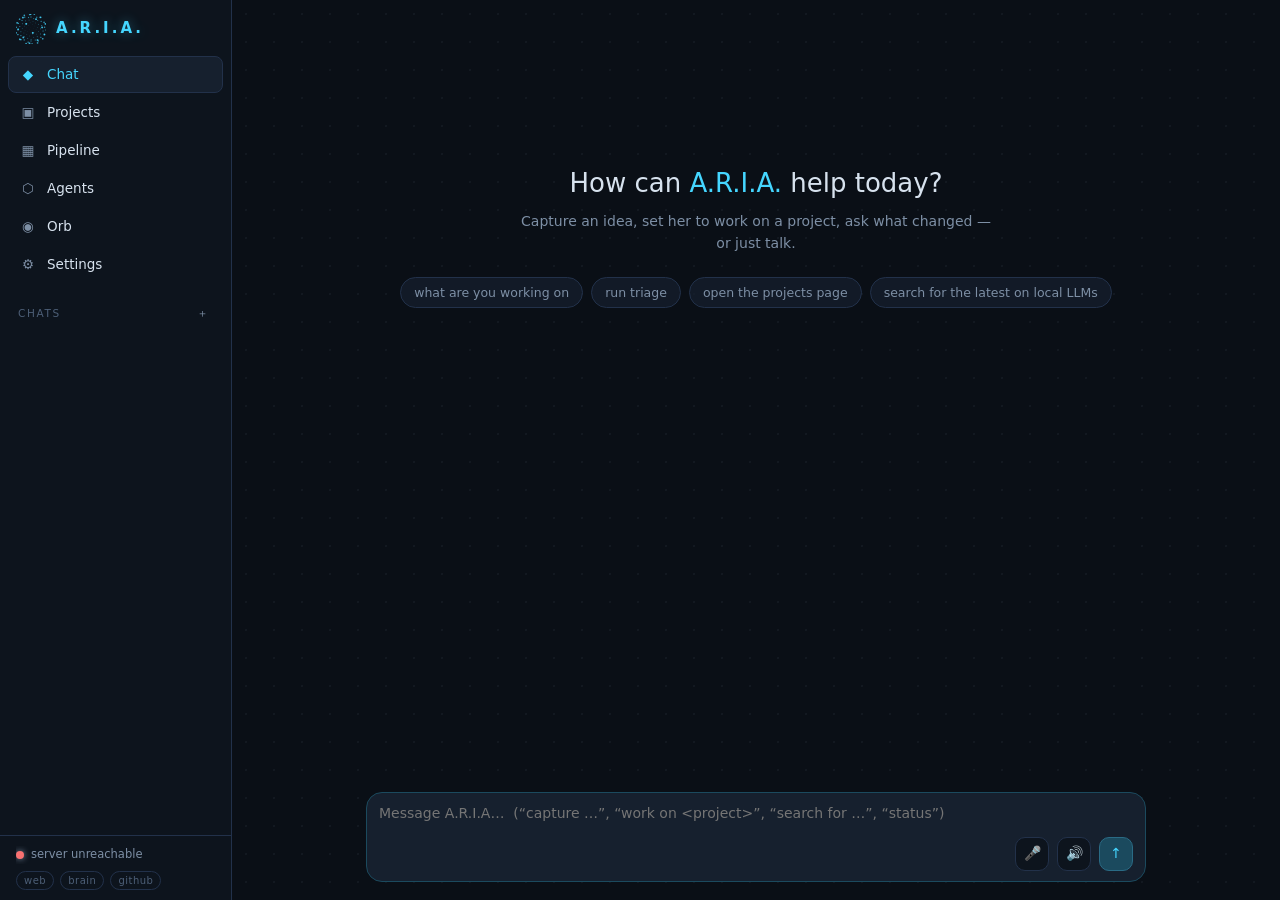
==== commit f813d2b5: "Run the software; test it in a sandbox; review and refine the code You run it - A Run tab per projec" ====
--- a/ui/index.html
+++ b/ui/index.html
@@ -65,6 +65,7 @@
       <button data-tab="gantt">Gantt</button>
       <button data-tab="live">Live</button>
       <button data-tab="files">Files</button>
+      <button data-tab="run">Run</button>
       <button data-tab="brief">Brief</button>
       <button data-tab="changes">Changes</button>
       <button data-tab="report">Report</button>
--- a/ui/app.css
+++ b/ui/app.css
@@ -645,6 +645,23 @@
 .fimg img { max-width: 100%; border-radius: 6px; background: #fff1; }
 .reports { display: flex; gap: 6px; align-items: center; flex-wrap: wrap;
            margin-bottom: 12px; }
+
+/* --------------------------------------------------------------- run */
+#run .panel { margin-bottom: 12px; }
+.runrow { display: flex; gap: 8px; align-items: center; margin-bottom: 6px; }
+.runrow .rname { width: 190px; flex: none; font-size: 12.5px; color: var(--dim);
+                 overflow: hidden; text-overflow: ellipsis; white-space: nowrap; }
+.runrow input { flex: 1; min-width: 0; font-family: var(--mono); font-size: 12.5px; }
+pre.console { background: #05080c; border: 1px solid var(--line);
+              border-radius: 8px; padding: 10px 12px; margin: 10px 0 8px;
+              max-height: 380px; min-height: 90px; overflow: auto;
+              white-space: pre-wrap; font-size: 12.5px; line-height: 1.45; }
+#run-status { gap: 8px; }
+#run-status code { font-size: 12px; color: var(--dim); max-width: 46%;
+                   overflow: hidden; text-overflow: ellipsis;
+                   white-space: nowrap; }
+#run input[type=text] { width: 100%; }
+.notice.row { display: flex; }
 .btn.small.on { border-color: var(--accent-dim); color: var(--accent); }
 .gantt-pace { font-size: 12.5px; color: var(--dim); margin: 2px 0 10px; }
 .gantt-pace b { color: var(--text); }
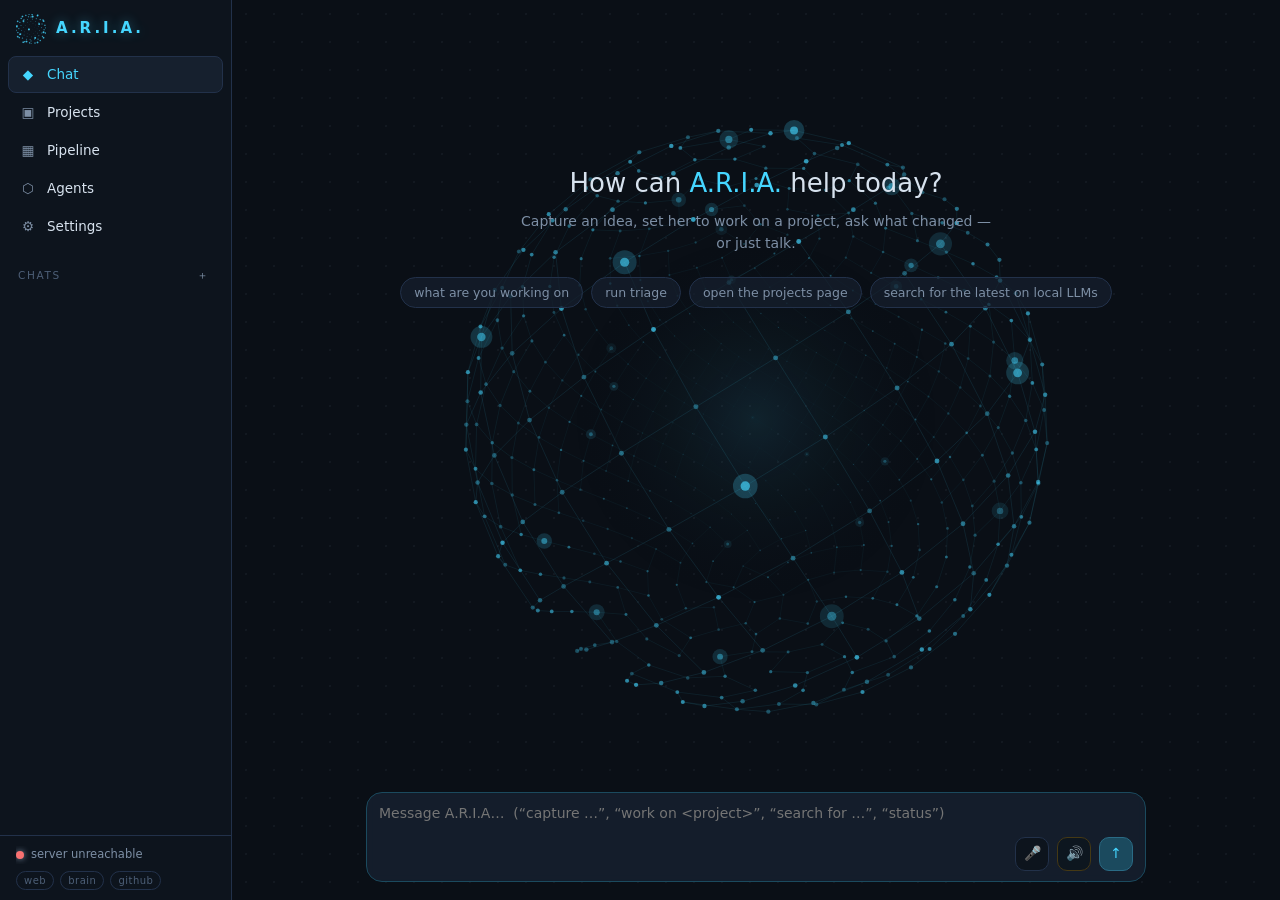
==== commit dbce5228: "Giants that get used, a voice of her own, a road to the goal The giants were never chosen: the plann" ====
--- a/ui/index.html
+++ b/ui/index.html
@@ -21,7 +21,6 @@
     <a href="/projects" data-view="projects"><span class="ico">▣</span><span class="lbl">Projects</span><span class="pip" id="pip-projects"></span></a>
     <a href="/board" data-view="board"><span class="ico">▦</span><span class="lbl">Pipeline</span><span class="pip" id="pip-board"></span></a>
     <a href="/agents" data-view="agents"><span class="ico">⬡</span><span class="lbl">Agents</span><span class="pip" id="pip-agents"></span></a>
-    <a href="/orb" data-view="orb"><span class="ico">◉</span><span class="lbl">Orb</span></a>
     <a href="/settings" data-view="settings"><span class="ico">⚙</span><span class="lbl">Settings</span></a>
   </nav>
 
@@ -45,6 +44,9 @@
 
   <!-- ============================================================ chat -->
   <section class="view" id="view-chat" hidden>
+    <!-- her presence: the orb, behind the conversation -->
+    <canvas id="orb" aria-hidden="true"></canvas>
+    <div id="orb-state" aria-live="polite"></div>
     <div id="thread"><div id="thread-col"></div></div>
     <div class="composer-wrap" id="composer-slot"></div>
   </section>
@@ -133,21 +135,13 @@
     </div>
   </section>
 
-  <!-- ============================================================= orb -->
-  <section class="view" id="view-orb" hidden>
-    <canvas id="orb"></canvas>
-    <div id="orb-state">idle</div>
-    <div id="orb-transcript"></div>
-    <div class="composer-wrap" id="orb-composer-slot"></div>
-  </section>
-
   <!-- ======================================================== settings -->
   <section class="view" id="view-settings" hidden>
     <div class="view-body"><div id="settings-col"></div></div>
   </section>
 
-  <!-- A.R.I.A. is reachable from every view: on Chat and the Orb the
-       composer is the view itself; everywhere else it is this dock. -->
+  <!-- A.R.I.A. is reachable from every view: on Chat the composer is the
+       view itself; everywhere else it is this dock. -->
   <div id="dock" hidden>
     <div id="dock-reply" hidden></div>
     <div class="composer-wrap" id="dock-composer-slot"></div>
--- a/ui/app.css
+++ b/ui/app.css
@@ -190,7 +190,88 @@
               box-shadow: 0 0 12px rgba(74,222,128,.3); }
 .iconbtn.send { background: var(--accent-dim); color: var(--accent);
                 border-color: var(--accent-edge); }
+.iconbtn.send.stop { background: #3a1f24; color: var(--err); border-color: #6b2b33; }
 .iconbtn:disabled { opacity: .4; }
+/* --------------------------------------------- gantt options, the road */
+.gantt-opts { display: flex; gap: 16px; align-items: center; flex-wrap: wrap;
+              font-size: 12px; color: var(--dim); margin-bottom: 8px; }
+.gopt { display: inline-flex; align-items: center; gap: 4px; cursor: pointer; }
+.gopt input { accent-color: var(--accent); }
+.road-sum { display: inline-flex; align-items: center; gap: 3px; cursor: default; }
+.road-sum i { width: 16px; height: 6px; border-radius: 3px; background: #2a3546;
+              display: inline-block; }
+.road-sum i.done { background: var(--ok); }
+.road-sum i.active { background: #8f6bc4; }
+.road-sum i.skipped { background: #2a3546; opacity: .5; }
+#gantt .g-ms:hover rect.hit { fill: rgba(143,107,196,.08); }
+.ms-tasks { display: flex; flex-direction: column; gap: 6px; margin-top: 12px;
+            align-items: flex-start; }
+.badge.model.giant { color: #c9b8ec; border-color: #5b4587;
+                     background: rgba(143,107,196,.12); }
+
+/* ------------------------------------------------ live: earlier outputs */
+.panel > h2.pager { gap: 6px; }
+.pg { width: 22px; height: 22px; border-radius: 6px; border: 1px solid var(--line);
+      background: var(--panel); color: var(--dim); font-size: 10px; line-height: 1;
+      padding: 0; flex: none; }
+.pg:hover:not(:disabled) { color: var(--accent); border-color: var(--accent-dim); }
+.pg:disabled { opacity: .3; }
+#live-title { min-width: 126px; text-align: center; color: var(--text); }
+.panel > h2 .hint { text-transform: none; letter-spacing: 0; }
+.tokens.past { max-height: none; }
+
+/* --------------------------------- files: a file's changes, side by side */
+.seg { display: inline-flex; border: 1px solid var(--line); border-radius: 8px;
+       overflow: hidden; }
+.seg button { border: 0; background: none; color: var(--dim); font-size: 12px;
+              padding: 4px 10px; }
+.seg button.on { background: var(--accent-dim); color: var(--accent); }
+.linkish { border: 0; background: none; padding: 0; color: var(--accent);
+           font: inherit; cursor: pointer; text-decoration: underline;
+           text-decoration-color: var(--accent-dim); text-underline-offset: 2px; }
+.hist { display: flex; flex-direction: column; gap: 10px; min-height: 0; }
+.hlist { display: flex; flex-direction: column; border: 1px solid var(--line);
+         border-radius: 8px; overflow: hidden; max-height: 160px; overflow-y: auto;
+         flex: none; }
+.hrow { display: flex; gap: 10px; align-items: baseline; text-align: left;
+        border: 0; border-bottom: 1px solid var(--line-soft); background: none;
+        color: var(--text); padding: 6px 10px; font-size: 12.5px; }
+.hrow:last-child { border-bottom: 0; }
+.hrow:hover { background: rgba(69,214,255,.05); }
+.hrow.on { background: rgba(69,214,255,.1); }
+.hrow .tid { font-family: var(--mono); font-size: 11px; color: var(--dim); flex: none; }
+.hrow .ht { flex: 1; overflow: hidden; text-overflow: ellipsis; white-space: nowrap; }
+.hrow .hw { color: var(--dim); font-size: 11.5px; flex: none; }
+.plus { color: var(--ok); font-family: var(--mono); font-size: 11.5px; }
+.minus { color: var(--err); font-family: var(--mono); font-size: 11.5px; }
+.dbar { display: flex; gap: 8px; align-items: center; flex-wrap: wrap; }
+.dwrap { border: 1px solid var(--line); border-radius: 8px; overflow: auto; }
+table.diff { border-collapse: collapse; width: 100%; font-family: var(--mono);
+             font-size: 12px; table-layout: fixed; }
+table.diff th { text-align: left; font: 11px system-ui, sans-serif; letter-spacing: .4px;
+                color: var(--dim); padding: 6px 10px; background: #0b121b;
+                border-bottom: 1px solid var(--line); position: sticky; top: 0; }
+table.diff td { padding: 1px 8px; white-space: pre-wrap; overflow-wrap: anywhere;
+                vertical-align: top; }
+table.diff td.n { text-align: right; color: var(--faint); user-select: none;
+                  white-space: nowrap; }
+table.diff.split td.r, table.diff.split th + th { border-left: 1px solid var(--line); }
+table.diff tr.del td.l, table.diff tr.chg td.l, table.diff.unified tr.del td.u
+  { background: rgba(248,113,113,.13); color: #f3b4b4; }
+table.diff tr.add td.r, table.diff tr.chg td.r, table.diff.unified tr.add td.u
+  { background: rgba(74,222,128,.12); color: #b5ecc9; }
+table.diff td.none { background: rgba(125,143,165,.05); }
+table.diff tr.skip td { text-align: center; color: var(--faint); padding: 4px;
+                        background: #0b121b; font: 11px system-ui, sans-serif; }
+
+/* Settings: one line per speech ability, and the result of a test */
+.vrow { display: flex; align-items: center; gap: 10px; margin: 4px 0 6px; }
+.vrow .pill { flex: none; }
+.hint.test { margin-top: 6px; }
+.hint.test.ok { color: var(--ok); }
+.hint.test.bad { color: var(--err); }
+/* there, but it cannot do its job yet (no voice / no recogniser here) */
+.iconbtn.off { color: var(--warn); border-color: #57430e; opacity: .75; }
 
 /* slim variant: the dock on non-chat views */
 #dock { flex: none; border-top: 1px solid var(--line);
@@ -235,6 +316,9 @@
 .turn .who { font-size: 11px; letter-spacing: 2px; color: var(--accent);
              margin-bottom: 4px; }
 .turn.aria .body { white-space: pre-wrap; overflow-wrap: anywhere; }
+.turn.aria .body .md { white-space: normal; }
+.turn.aria .body .md > :last-child { margin-bottom: 0; }
+.turn.aria .body .md pre { white-space: pre; overflow-x: auto; }
 .turn.aria .body.err { color: var(--err); }
 .turn.aria .status { color: var(--dim); font-size: 12.5px; font-style: italic; }
 .turn.aria .status::after { content: " ▋"; color: var(--accent);
@@ -486,26 +570,20 @@
           font-size: 13.5px; }
 
 /* ----------------------------------------------------------------- orb */
-#view-orb { position: relative; background: #060a10; }
-#orb { position: absolute; inset: 0; width: 100%; height: 100%; }
-#orb-state { position: absolute; left: 50%; top: 50%; transform: translate(-50%, 23vh);
-             color: var(--dim); font-size: 12px; letter-spacing: 3px;
-             text-transform: uppercase; pointer-events: none; }
-#orb-transcript { position: absolute; left: 20px; bottom: 132px; width: min(430px, 42%);
-                  max-height: 46%; overflow-y: auto; display: flex;
-                  flex-direction: column; gap: 8px;
-                  mask-image: linear-gradient(to bottom, transparent, black 26px); }
-.omsg { border-radius: var(--radius); padding: 8px 12px; font-size: 13px;
-        background: rgba(16,24,35,.84); border: 1px solid var(--line);
-        backdrop-filter: blur(3px); overflow-wrap: anywhere; white-space: pre-wrap; }
-.omsg b { display: block; font-size: 10.5px; letter-spacing: 1.5px; color: var(--dim); }
-.omsg.aria { border-color: var(--accent-dim); }
-.omsg.aria b { color: var(--accent); }
-.omsg.sys { background: none; border: none; color: var(--dim); font-size: 12px;
-            padding: 2px 12px; }
-#view-orb .composer-wrap { position: absolute; left: 0; right: 0; bottom: 0; }
-#view-orb .composer { background: rgba(22,32,46,.9); backdrop-filter: blur(4px);
-                      max-width: 720px; }
+/* Her presence, behind the conversation: the canvas fills the Chat view
+   and everything else is drawn above it. orb.js fades it to a glow while
+   there is a thread to read. */
+#view-chat { position: relative; }
+#orb { position: absolute; inset: 0; width: 100%; height: 100%; z-index: 0;
+       pointer-events: none; }
+#view-chat > #thread, #view-chat > .composer-wrap { position: relative; z-index: 1; }
+#view-chat .composer { background: rgba(22,32,46,.9); backdrop-filter: blur(4px); }
+#orb-state { position: absolute; z-index: 1; left: 0; right: 0; top: 12px;
+             text-align: center; color: var(--dim); font-size: 11px;
+             letter-spacing: 3px; text-transform: uppercase; pointer-events: none; }
+#orb-state[data-state="listening"] { color: var(--ok); }
+#orb-state[data-state="thinking"] { color: var(--warn); }
+#orb-state[data-state="speaking"] { color: var(--accent); }
 
 /* ------------------------------------------------------------ settings */
 #settings-col { max-width: 760px; margin: 0 auto; }
@@ -605,6 +683,14 @@
 #garage-now { display: block; font-size: 11px; color: var(--warn);
               margin-top: 4px; overflow: hidden; text-overflow: ellipsis;
               white-space: nowrap; }
+/* which version is running; turns into a prompt when it is not the newest */
+#version-now { display: block; width: 100%; margin-top: 6px; padding: 0;
+               border: 0; background: none; text-align: left; cursor: default;
+               font: inherit; font-size: 11px; color: var(--dim);
+               overflow: hidden; text-overflow: ellipsis; white-space: nowrap; }
+#version-now.attention { color: var(--warn); cursor: pointer; }
+#version-now[hidden] { display: none; }
+@media (max-width: 980px) { #version-now { display: none; } }
 
 /* ------------------------------------------------------------- files */
 #files { display: flex; flex-direction: column; height: 100%; min-height: 420px; }
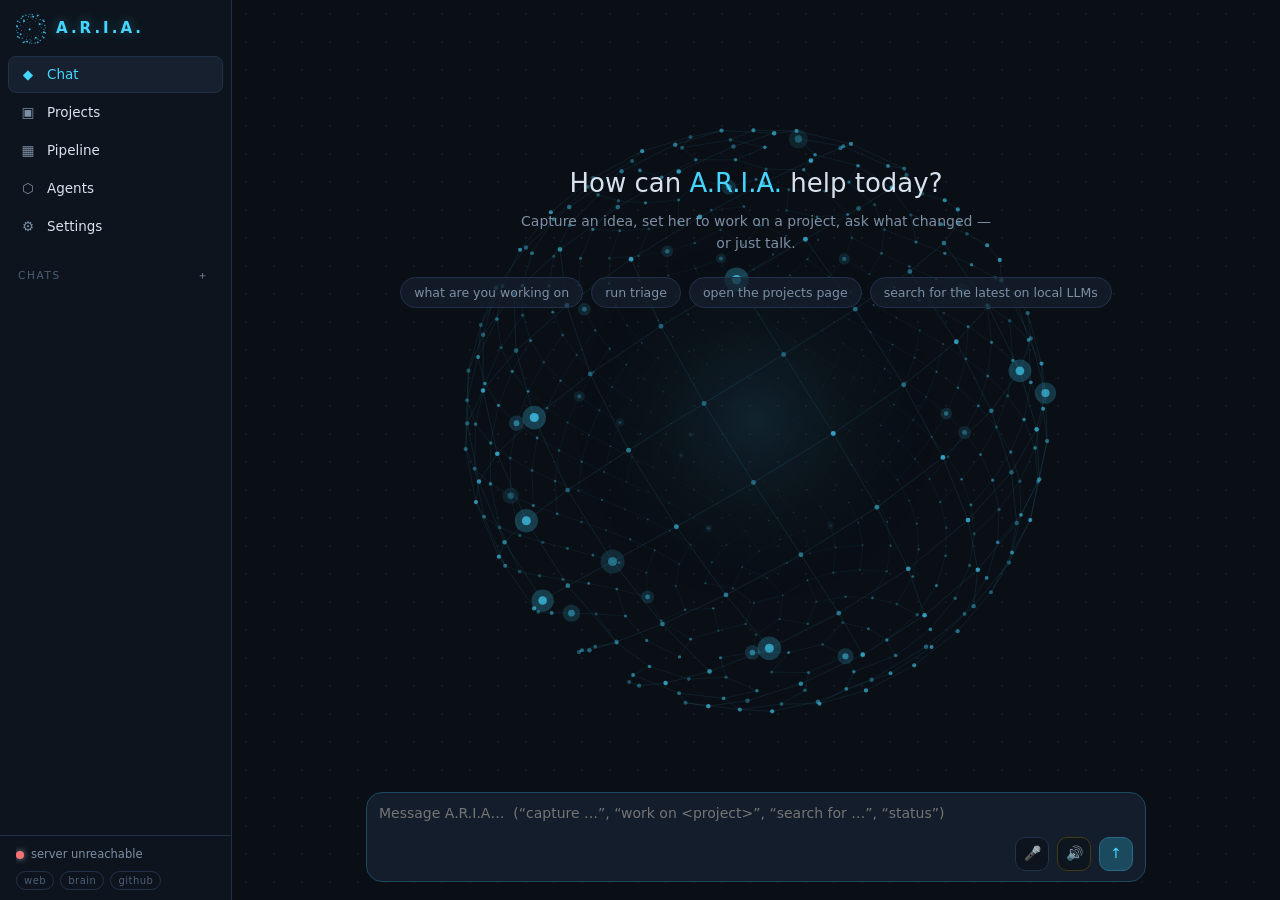
==== commit fd4a244d: "A business plan with every plan, and who does what The develop stage now also writes the business si" ====
--- a/ui/index.html
+++ b/ui/index.html
@@ -69,6 +69,7 @@
       <button data-tab="files">Files</button>
       <button data-tab="run">Run</button>
       <button data-tab="brief">Brief</button>
+      <button data-tab="business">Business</button>
       <button data-tab="changes">Changes</button>
       <button data-tab="report">Report</button>
       <span class="grow"></span>
--- a/ui/app.css
+++ b/ui/app.css
@@ -759,3 +759,34 @@
   .fsplit { flex-direction: column; }
   .ftree { width: auto; max-height: 220px; }
 }
+
+/* ---- Projects › Business: the plan beside who does what ---- */
+.biz { display: grid; grid-template-columns: minmax(0, 1.25fr) minmax(320px, 1fr);
+       gap: 14px; align-items: start; }
+.biz-side { display: flex; flex-direction: column; gap: 14px; min-width: 0; }
+@media (max-width: 1100px) { .biz { grid-template-columns: 1fr; } }
+.ticks { display: flex; flex-direction: column; gap: 2px; }
+.tick { display: flex; gap: 10px; align-items: flex-start; padding: 8px 6px;
+        border-radius: 8px; cursor: pointer; }
+label.tick:hover { background: rgba(34,49,74,.35); }
+.tick.hers { cursor: default; }
+.tick input { margin-top: 3px; width: 16px; height: 16px; accent-color: var(--accent);
+              flex: none; cursor: pointer; }
+.tick .t-mark { color: var(--accent-edge); flex: none; width: 16px; text-align: center; }
+.tick .t-title { font-weight: 600; }
+.tick .t-id { color: var(--faint); font-family: var(--mono); font-size: 12px;
+              font-weight: 400; }
+.tick .t-why { color: var(--dim); font-size: 12.5px; }
+.tick .t-prep { color: #9fb6cf; font-size: 12.5px; }
+.tick.done .t-title { color: var(--dim); text-decoration: line-through;
+                      text-decoration-color: var(--faint); }
+table.needs { width: 100%; border-collapse: collapse; }
+table.needs td { padding: 6px 6px; border-bottom: 1px solid var(--line-soft);
+                 vertical-align: top; }
+table.needs tr:last-child td { border-bottom: none; }
+table.needs .n-mark { width: 22px; text-align: center; font-weight: 700; }
+table.needs tr.there .n-mark { color: var(--ok); }
+table.needs tr.assumed .n-mark { color: var(--warn); }
+table.needs tr.missing .n-mark { color: var(--err); }
+table.needs .n-item { width: 42%; }
+table.needs .n-note, table.needs .n-note p { color: var(--dim); font-size: 12.5px; margin: 0; }
